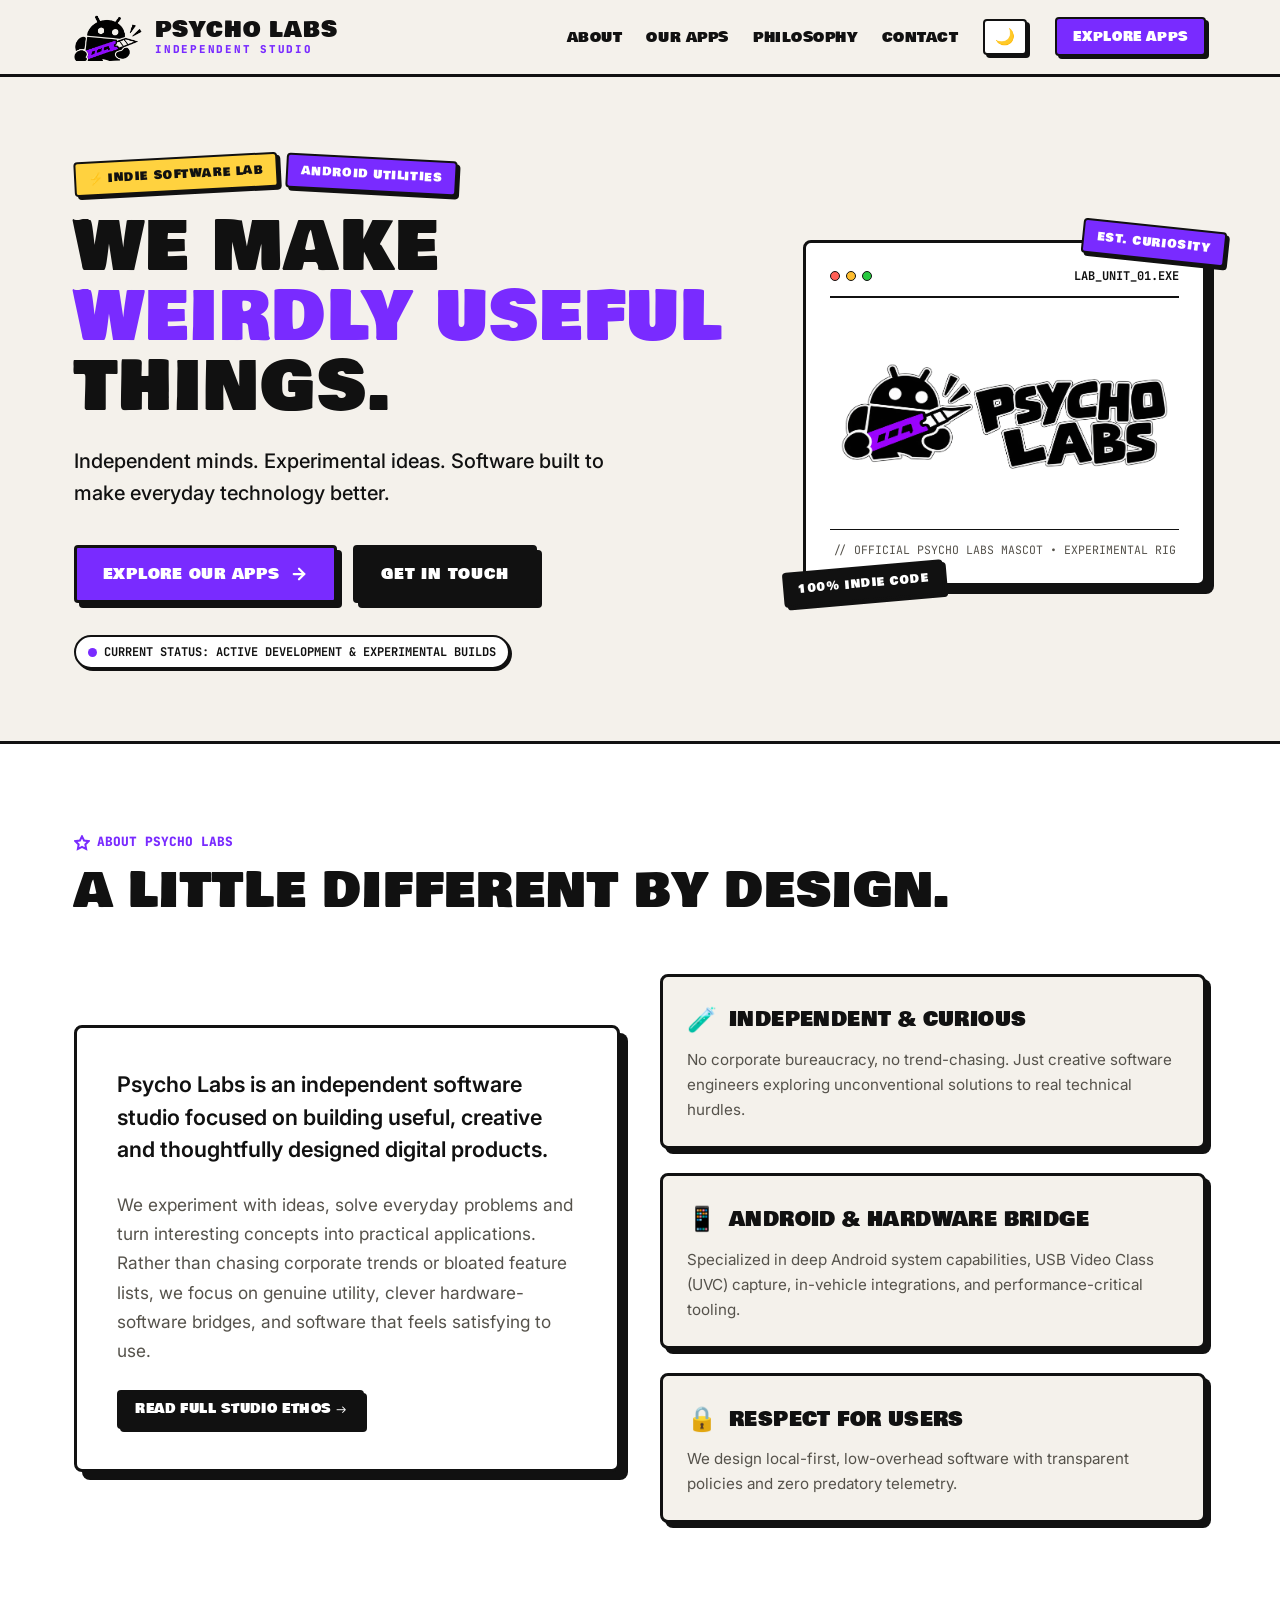
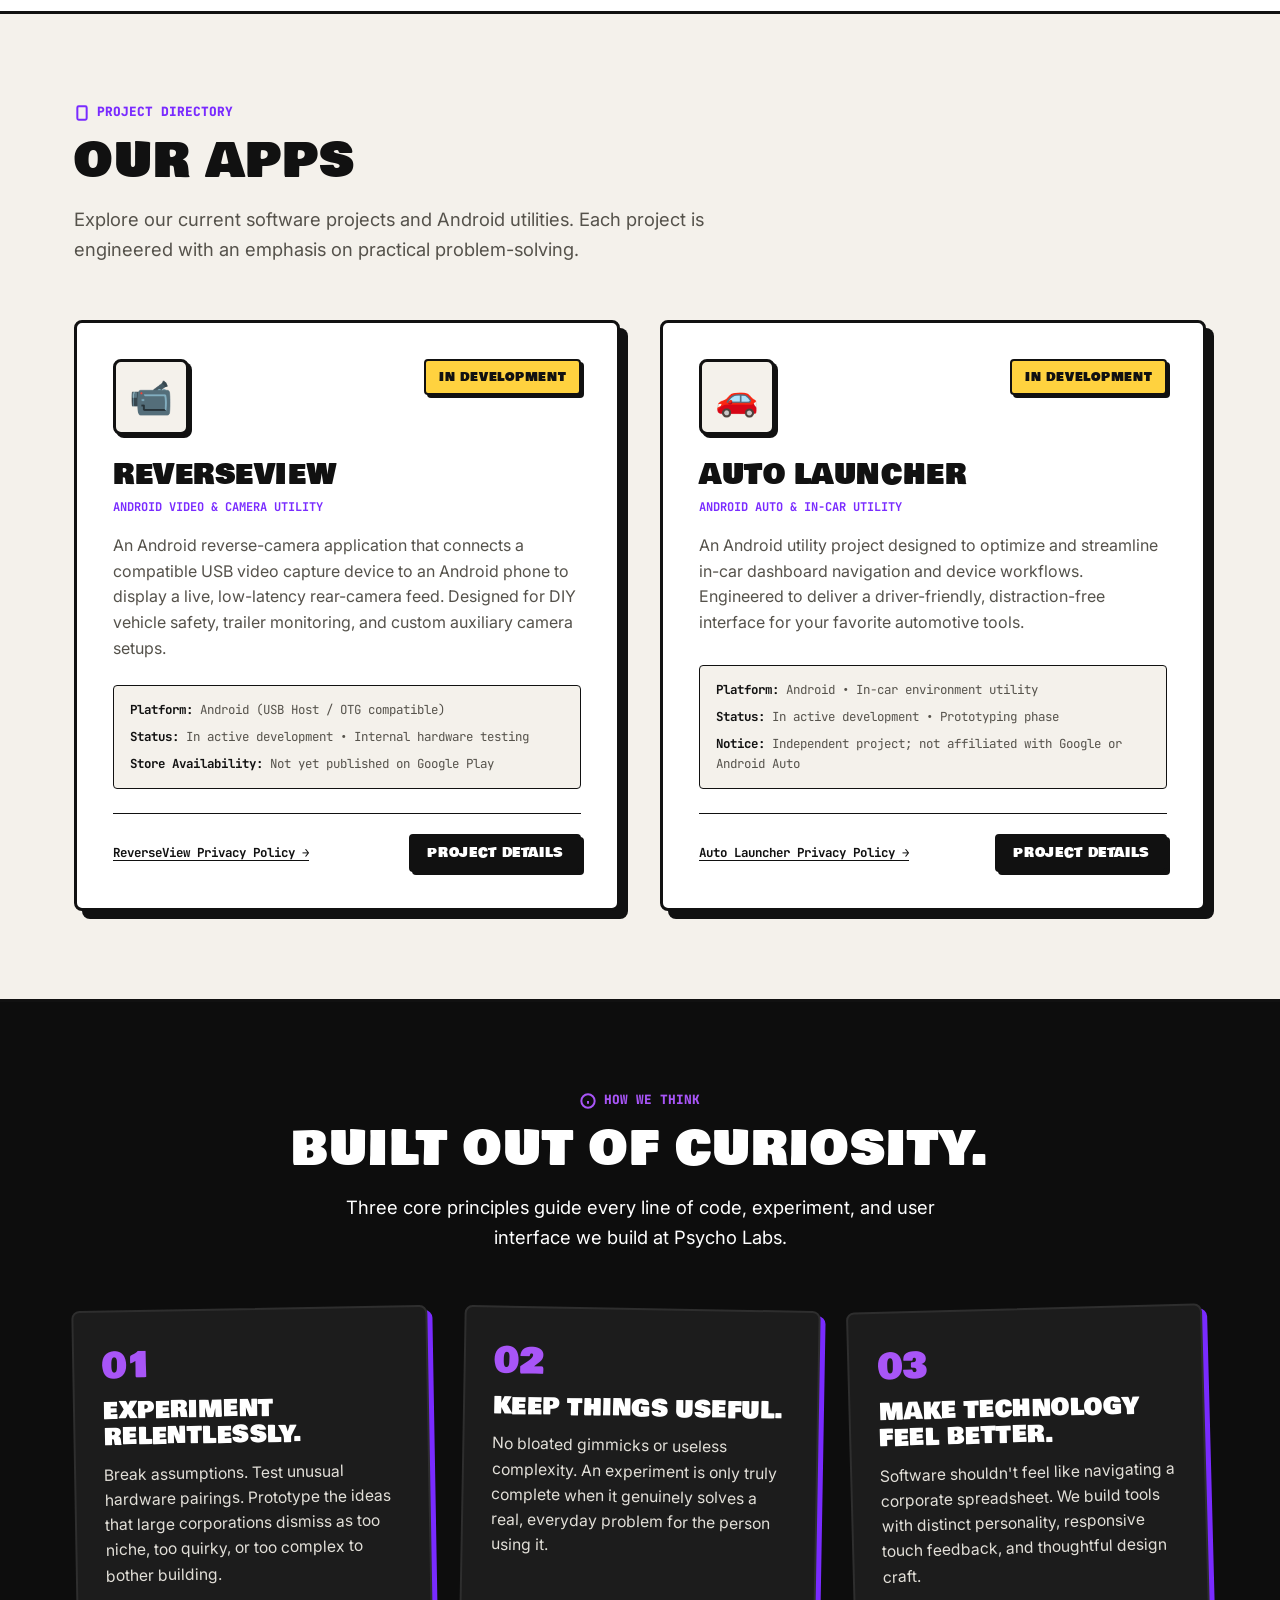
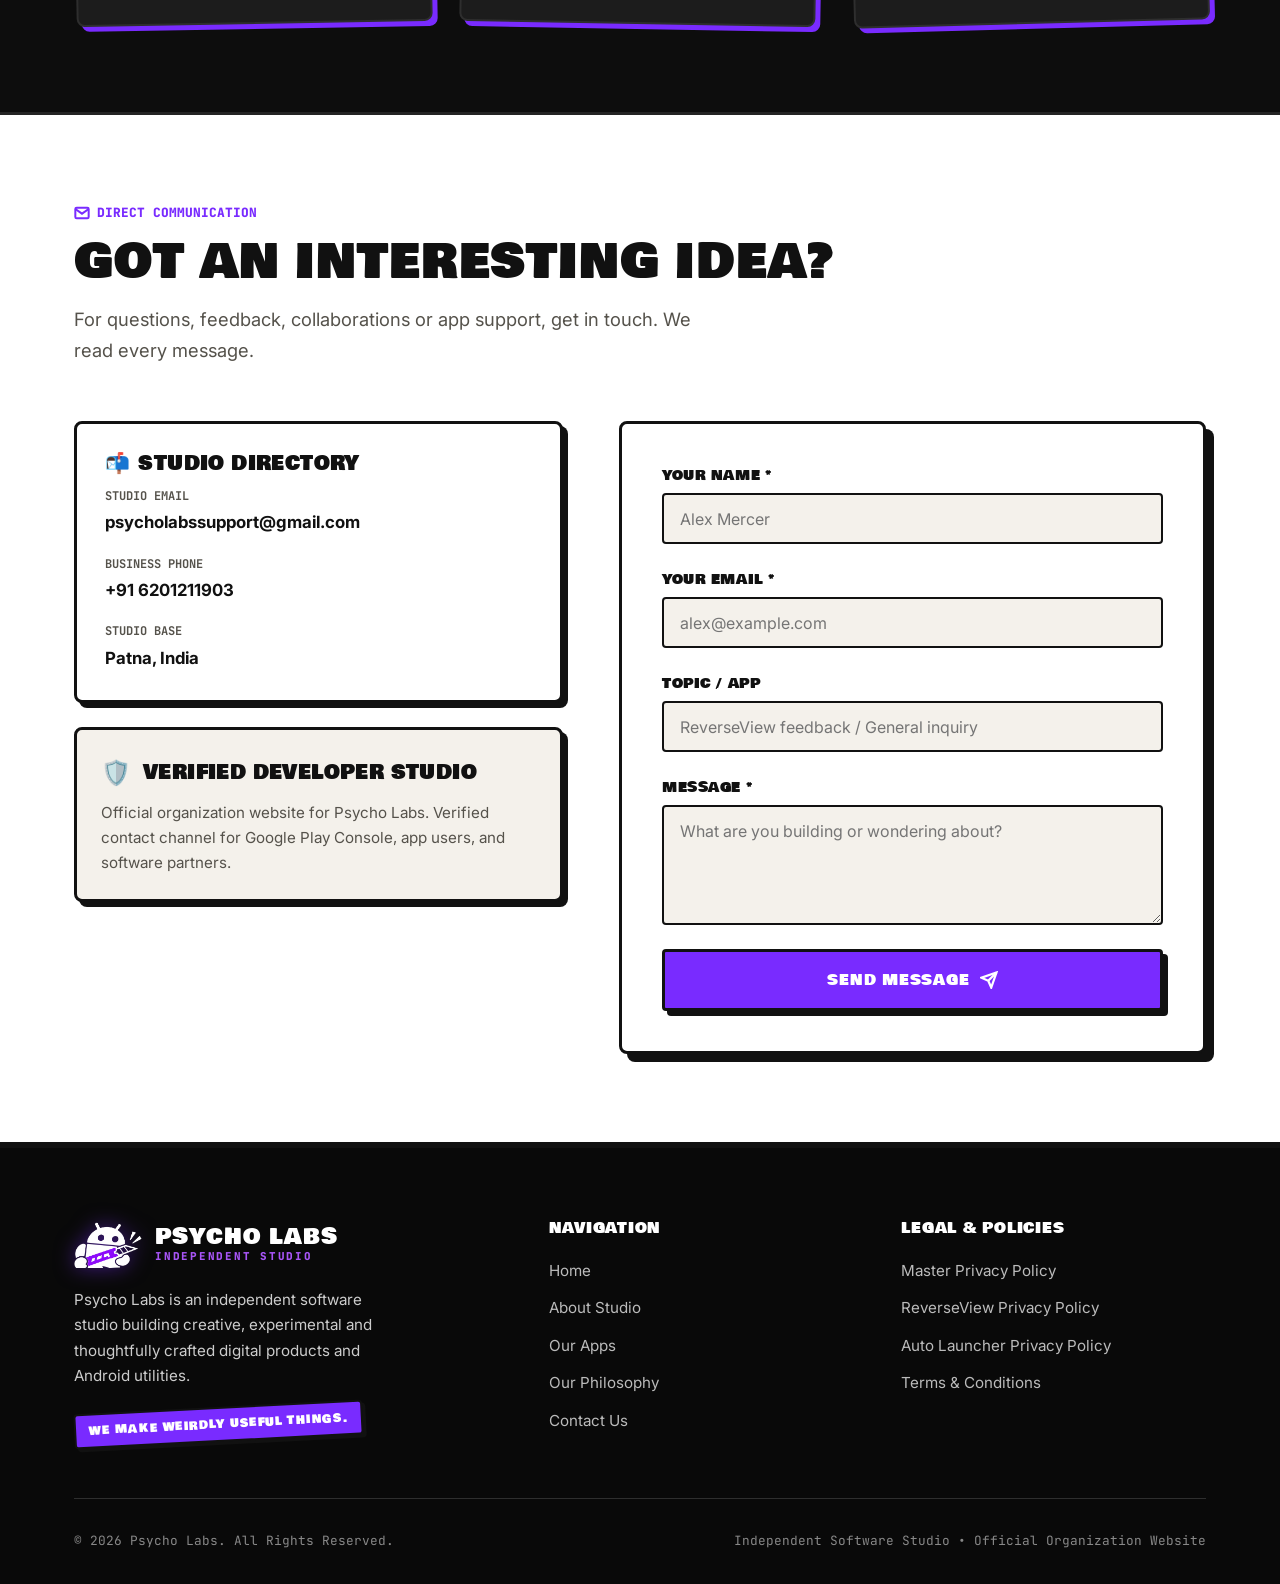
==== index.html @ fb7914ca "Initial Psycho Labs website" ====
<!DOCTYPE html>
<html lang="en">
<head>
  <meta charset="UTF-8">
  <meta name="viewport" content="width=device-width, initial-scale=1.0">
  <title>Psycho Labs — Independent Software &amp; Android App Studio</title>
  <meta name="description" content="Psycho Labs is an independent software studio building useful, creative and experimental digital products and Android utilities.">
  <meta name="keywords" content="Psycho Labs, independent software studio, Android apps, ReverseView, Auto Launcher, mobile software, utilities">
  <meta name="author" content="Psycho Labs">

  <!-- Open Graph / Meta for Social & Google Verification -->
  <meta property="og:type" content="website">
  <meta property="og:title" content="Psycho Labs — We Make Weirdly Useful Things">
  <meta property="og:description" content="Independent software and Android app development studio. Experimental ideas, practical applications.">
  <meta property="og:image" content="assets/images/header-mascot.png">

  <!-- Google Search Console Verification Placeholder -->
  <meta name="google-site-verification" content="[INSERT_GOOGLE_SEARCH_CONSOLE_VERIFICATION_TOKEN]">

  <!-- Favicons -->
  <link rel="icon" type="image/png" sizes="32x32" href="assets/icons/favicon-32.png">
  <link rel="icon" type="image/png" sizes="64x64" href="assets/icons/favicon.png">
  <link rel="apple-touch-icon" sizes="192x192" href="assets/icons/favicon-192.png">

  <!-- Fonts: Bowlby One SC (Matches Logo), Inter, JetBrains Mono, Space Grotesk -->
  <link rel="preconnect" href="https://fonts.googleapis.com">
  <link rel="preconnect" href="https://fonts.gstatic.com" crossorigin>
  <link href="https://fonts.googleapis.com/css2?family=Bowlby+One+SC&family=Inter:wght@400;500;600;700&family=JetBrains+Mono:wght@500;700;800&family=Space+Grotesk:wght@600;700;800&display=swap" rel="stylesheet">

  <!-- Inline Theme Init (Prevents Flash of Wrong Theme) -->
  <script>
    (function() {
      try {
        var saved = localStorage.getItem('psycho_theme');
        var prefersDark = window.matchMedia && window.matchMedia('(prefers-color-scheme: dark)').matches;
        var theme = saved || (prefersDark ? 'dark' : 'light');
        document.documentElement.setAttribute('data-theme', theme);
      } catch (e) {}
    })();
  </script>

  <!-- Stylesheet -->
  <link rel="stylesheet" href="assets/css/styles.css">
</head>
<body>

  <!-- ======================================================================
       SITE HEADER / NAVIGATION
       Header logo uses pure mascot only (no text under it)
       ====================================================================== -->
  <header class="site-header">
    <div class="header-inner">
      <a href="index.html" class="brand-link" aria-label="Psycho Labs Home">
        <img src="assets/images/header-mascot.png" alt="Psycho Labs Mascot" class="header-logo theme-mascot-img">
        <div class="brand-text-block">
          <span class="brand-title">PSYCHO LABS</span>
          <span class="brand-subtitle" data-config="headerTagline">SOFTWARE STUDIO</span>
        </div>
      </a>

      <!-- Desktop Nav -->
      <nav class="nav-links" aria-label="Main Navigation">
        <a href="about.html" class="nav-link">About</a>
        <a href="apps.html" class="nav-link">Our Apps</a>
        <a href="#philosophy" class="nav-link">Philosophy</a>
        <a href="contact.html" class="nav-link">Contact</a>
        <button class="theme-toggle-btn" aria-label="Toggle Dark/Light Mode" title="Toggle Theme">
          <span class="theme-icon-moon" aria-hidden="true">🌙</span>
          <span class="theme-icon-sun" aria-hidden="true" style="display:none;">☀️</span>
        </button>
        <a href="apps.html" class="btn btn-sm btn-primary nav-cta">Explore Apps</a>
      </nav>

      <!-- Mobile Toggle Button -->
      <button class="mobile-nav-toggle" aria-label="Toggle Navigation Menu" aria-expanded="false">
        <span class="hamburger-box">
          <span class="hamburger-line"></span>
          <span class="hamburger-line"></span>
          <span class="hamburger-line"></span>
        </span>
      </button>
    </div>
  </header>

  <!-- Mobile Navigation Drawer -->
  <div class="mobile-drawer" aria-label="Mobile Navigation Drawer">
    <ul class="mobile-nav-list">
      <li class="mobile-nav-item"><a href="index.html">Home</a></li>
      <li class="mobile-nav-item"><a href="about.html">About Studio</a></li>
      <li class="mobile-nav-item"><a href="apps.html">Our Apps</a></li>
      <li class="mobile-nav-item"><a href="#philosophy">Our Philosophy</a></li>
      <li class="mobile-nav-item"><a href="contact.html">Contact Us</a></li>
      <li class="mobile-nav-item"><a href="privacy.html">Privacy Policy</a></li>
      <li class="mobile-nav-item"><a href="terms.html">Terms &amp; Conditions</a></li>
      <li class="mobile-theme-row">
        <span>Theme Mode</span>
        <button class="theme-toggle-btn" aria-label="Toggle Dark/Light Mode">
          <span class="theme-icon-moon" aria-hidden="true">🌙 <span class="theme-toggle-label">Dark</span></span>
          <span class="theme-icon-sun" aria-hidden="true" style="display:none;">☀️ <span class="theme-toggle-label">Light</span></span>
        </button>
      </li>
    </ul>
  </div>

  <main id="main-content">

    <!-- ======================================================================
         HERO SECTION
         ====================================================================== -->
    <section class="hero-section" id="hero">
      <div class="container hero-grid">
        
        <!-- Left Hero Copy -->
        <div class="hero-content">
          <div class="hero-pill-badge">
            <span class="sticker yellow tilt-left">⚡ INDIE SOFTWARE LAB</span>
            <span class="sticker purple tilt-right">ANDROID UTILITIES</span>
          </div>

          <h1 class="hero-headline">
            WE MAKE <span class="highlight-purple">WEIRDLY USEFUL</span> THINGS.
          </h1>

          <p class="hero-supporting-text">
            Independent minds. Experimental ideas. Software built to make everyday technology better.
          </p>

          <div class="hero-cta-group">
            <a href="apps.html" class="btn btn-primary">
              <span>EXPLORE OUR APPS</span>
              <svg width="18" height="18" viewBox="0 0 24 24" fill="none" stroke="currentColor" stroke-width="3" stroke-linecap="round" stroke-linejoin="round"><line x1="5" y1="12" x2="19" y2="12"></line><polyline points="12 5 19 12 12 19"></polyline></svg>
            </a>
            <a href="contact.html" class="btn btn-secondary">
              <span>GET IN TOUCH</span>
            </a>
          </div>

          <div class="sticker-status">
            <span class="status-dot"></span>
            <span>CURRENT STATUS: ACTIVE DEVELOPMENT &amp; EXPERIMENTAL BUILDS</span>
          </div>
        </div>

        <!-- Right Hero Visual: Authentic Mascot Artwork Frame -->
        <div class="hero-visual-box">
          <div class="floating-badge floating-badge-1">
            <span class="sticker purple">EST. CURIOSITY</span>
          </div>
          <div class="floating-badge floating-badge-2">
            <span class="sticker black">100% INDIE CODE</span>
          </div>

          <div class="mascot-frame">
            <div class="mascot-frame-header">
              <div class="frame-dots">
                <span class="f-dot"></span>
                <span class="f-dot"></span>
                <span class="f-dot"></span>
              </div>
              <span>LAB_UNIT_01.EXE</span>
            </div>

            <div class="mascot-image-center">
              <img src="assets/images/mascot-hero.png" alt="Psycho Labs Robot Mascot" class="mascot-hero-img">
            </div>

            <div class="mascot-frame-caption">
              // OFFICIAL PSYCHO LABS MASCOT &bull; EXPERIMENTAL RIG
            </div>
          </div>
        </div>

      </div>
    </section>

    <!-- ======================================================================
         ABOUT SECTION
         ====================================================================== -->
    <section class="section section-alt" id="about">
      <div class="container">
        
        <div class="section-header">
          <span class="section-eyebrow">
            <svg width="16" height="16" viewBox="0 0 24 24" fill="none" stroke="currentColor" stroke-width="3"><polygon points="12 2 15.09 8.26 22 9.27 17 14.14 18.18 21.02 12 17.77 5.82 21.02 7 14.14 2 9.27 8.91 8.26 12 2"></polygon></svg>
            ABOUT PSYCHO LABS
          </span>
          <h2 class="section-title">A LITTLE DIFFERENT BY DESIGN.</h2>
        </div>

        <div class="about-box-grid">
          
          <div class="about-manifesto-card">
            <p class="manifesto-lead">
              Psycho Labs is an independent software studio focused on building useful, creative and thoughtfully designed digital products.
            </p>
            <p class="manifesto-body">
              We experiment with ideas, solve everyday problems and turn interesting concepts into practical applications. Rather than chasing corporate trends or bloated feature lists, we focus on genuine utility, clever hardware-software bridges, and software that feels satisfying to use.
            </p>
            <a href="about.html" class="btn btn-sm btn-secondary">Read Full Studio Ethos &rarr;</a>
          </div>

          <div class="about-visual-manifesto">
            
            <div class="sticker-feature-card">
              <div class="feature-card-header">
                <span class="feature-icon">🧪</span>
                <h3 class="feature-title">Independent &amp; Curious</h3>
              </div>
              <p class="feature-text">
                No corporate bureaucracy, no trend-chasing. Just creative software engineers exploring unconventional solutions to real technical hurdles.
              </p>
            </div>

            <div class="sticker-feature-card">
              <div class="feature-card-header">
                <span class="feature-icon">📱</span>
                <h3 class="feature-title">Android &amp; Hardware Bridge</h3>
              </div>
              <p class="feature-text">
                Specialized in deep Android system capabilities, USB Video Class (UVC) capture, in-vehicle integrations, and performance-critical tooling.
              </p>
            </div>

            <div class="sticker-feature-card">
              <div class="feature-card-header">
                <span class="feature-icon">🔒</span>
                <h3 class="feature-title">Respect For Users</h3>
              </div>
              <p class="feature-text">
                We design local-first, low-overhead software with transparent policies and zero predatory telemetry.
              </p>
            </div>

          </div>

        </div>

      </div>
    </section>

    <!-- ======================================================================
         OUR APPS SECTION
         ====================================================================== -->
    <section class="section" id="apps">
      <div class="container">
        
        <div class="section-header">
          <span class="section-eyebrow">
            <svg width="16" height="16" viewBox="0 0 24 24" fill="none" stroke="currentColor" stroke-width="3"><rect x="5" y="2" width="14" height="20" rx="2" ry="2"></rect><line x1="12" y1="18" x2="12.01" y2="18"></line></svg>
            PROJECT DIRECTORY
          </span>
          <h2 class="section-title">OUR APPS</h2>
          <p class="section-desc">
            Explore our current software projects and Android utilities. Each project is engineered with an emphasis on practical problem-solving.
          </p>
        </div>

        <div class="apps-grid">
          
          <!-- App 1: ReverseView -->
          <article class="app-card" id="reverseview">
            <div class="app-card-top">
              <div class="app-illustration-placeholder" aria-hidden="true">
                📹
              </div>
              <span class="sticker yellow">IN DEVELOPMENT</span>
            </div>

            <h3 class="app-card-title">ReverseView</h3>
            <span class="app-category-tag">Android Video &amp; Camera Utility</span>

            <p class="app-card-desc">
              An Android reverse-camera application that connects a compatible USB video capture device to an Android phone to display a live, low-latency rear-camera feed. Designed for DIY vehicle safety, trailer monitoring, and custom auxiliary camera setups.
            </p>

            <div class="app-meta-specs">
              <div class="spec-line"><strong>Platform:</strong> Android (USB Host / OTG compatible)</div>
              <div class="spec-line"><strong>Status:</strong> In active development &bull; Internal hardware testing</div>
              <div class="spec-line"><strong>Store Availability:</strong> Not yet published on Google Play</div>
            </div>

            <div class="app-card-footer">
              <a href="privacy-reverseview.html" class="policy-link">ReverseView Privacy Policy &rarr;</a>
              <a href="apps.html#reverseview" class="btn btn-sm btn-secondary">Project Details</a>
            </div>
          </article>

          <!-- App 2: Auto Launcher -->
          <article class="app-card" id="autolauncher">
            <div class="app-card-top">
              <div class="app-illustration-placeholder" aria-hidden="true">
                🚗
              </div>
              <span class="sticker yellow">IN DEVELOPMENT</span>
            </div>

            <h3 class="app-card-title">Auto Launcher</h3>
            <span class="app-category-tag">Android Auto &amp; In-Car Utility</span>

            <p class="app-card-desc">
              An Android utility project designed to optimize and streamline in-car dashboard navigation and device workflows. Engineered to deliver a driver-friendly, distraction-free interface for your favorite automotive tools.
            </p>

            <div class="app-meta-specs">
              <div class="spec-line"><strong>Platform:</strong> Android &bull; In-car environment utility</div>
              <div class="spec-line"><strong>Status:</strong> In active development &bull; Prototyping phase</div>
              <div class="spec-line"><strong>Notice:</strong> Independent project; not affiliated with Google or Android Auto</div>
            </div>

            <div class="app-card-footer">
              <a href="privacy-autolauncher.html" class="policy-link">Auto Launcher Privacy Policy &rarr;</a>
              <a href="apps.html#autolauncher" class="btn btn-sm btn-secondary">Project Details</a>
            </div>
          </article>

        </div>

      </div>
    </section>

    <!-- ======================================================================
         PHILOSOPHY SECTION (#222222 card background)
         ====================================================================== -->
    <section class="section section-dark" id="philosophy">
      <div class="container">
        
        <div class="section-header text-center">
          <span class="section-eyebrow">
            <svg width="16" height="16" viewBox="0 0 24 24" fill="none" stroke="currentColor" stroke-width="3"><circle cx="12" cy="12" r="10"></circle><path d="M12 16v-4"></path><path d="M12 8h.01"></path></svg>
            HOW WE THINK
          </span>
          <h2 class="section-title">BUILT OUT OF CURIOSITY.</h2>
          <p class="section-desc">
            Three core principles guide every line of code, experiment, and user interface we build at Psycho Labs.
          </p>
        </div>

        <div class="philosophy-grid">
          
          <div class="philosophy-card">
            <div class="philo-number">01</div>
            <h3 class="philo-title">EXPERIMENT RELENTLESSLY.</h3>
            <p class="philo-desc">
              Break assumptions. Test unusual hardware pairings. Prototype the ideas that large corporations dismiss as too niche, too quirky, or too complex to bother building.
            </p>
          </div>

          <div class="philosophy-card">
            <div class="philo-number">02</div>
            <h3 class="philo-title">KEEP THINGS USEFUL.</h3>
            <p class="philo-desc">
              No bloated gimmicks or useless complexity. An experiment is only truly complete when it genuinely solves a real, everyday problem for the person using it.
            </p>
          </div>

          <div class="philosophy-card">
            <div class="philo-number">03</div>
            <h3 class="philo-title">MAKE TECHNOLOGY FEEL BETTER.</h3>
            <p class="philo-desc">
              Software shouldn't feel like navigating a corporate spreadsheet. We build tools with distinct personality, responsive touch feedback, and thoughtful design craft.
            </p>
          </div>

        </div>

      </div>
    </section>

    <!-- ======================================================================
         CONTACT SECTION (Single unified email address)
         ====================================================================== -->
    <section class="section section-alt" id="contact">
      <div class="container">
        
        <div class="section-header">
          <span class="section-eyebrow">
            <svg width="16" height="16" viewBox="0 0 24 24" fill="none" stroke="currentColor" stroke-width="3"><path d="M4 4h16c1.1 0 2 .9 2 2v12c0 1.1-.9 2-2 2H4c-1.1 0-2-.9-2-2V6c0-1.1.9-2 2-2z"></path><polyline points="22,6 12,13 2,6"></polyline></svg>
            DIRECT COMMUNICATION
          </span>
          <h2 class="section-title">GOT AN INTERESTING IDEA?</h2>
          <p class="section-desc">
            For questions, feedback, collaborations or app support, get in touch. We read every message.
          </p>
        </div>

        <div class="contact-grid">
          
          <div class="contact-info-panel">
            
            <div class="contact-info-card">
              <h3 class="contact-info-title">
                <span>📬</span> Studio Directory
              </h3>
              
              <!-- Single unified email address per user request -->
              <div class="contact-item">
                <span class="contact-label">Studio Email</span>
                <span class="contact-value">
                  <a href="mailto:[INSERT_YOUR_EMAIL, e.g., hello@psycholabs.dev]" data-config="email">[INSERT_YOUR_EMAIL, e.g., hello@psycholabs.dev]</a>
                </span>
              </div>

              <div class="contact-item">
                <span class="contact-label">Business Phone</span>
                <span class="contact-value" data-config="businessPhone">[Optional Business Phone]</span>
              </div>

              <div class="contact-item">
                <span class="contact-label">Studio Base</span>
                <span class="contact-value" data-config="businessLocation">[City, Country]</span>
              </div>
            </div>

            <div class="sticker-feature-card">
              <div class="feature-card-header">
                <span class="feature-icon">🛡️</span>
                <h4 class="feature-title">Verified Developer Studio</h4>
              </div>
              <p class="feature-text">
                Official organization website for Psycho Labs. Verified contact channel for Google Play Console, app users, and software partners.
              </p>
            </div>

          </div>

          <!-- Contact Form -->
          <div class="contact-form-card">
            <form class="contact-form-element" action="#" method="POST">
              
              <div class="form-group">
                <label for="c-name" class="form-label">Your Name *</label>
                <input type="text" id="c-name" name="name" required placeholder="Alex Mercer" class="form-input">
              </div>

              <div class="form-group">
                <label for="c-email" class="form-label">Your Email *</label>
                <input type="email" id="c-email" name="email" required placeholder="alex@example.com" class="form-input">
              </div>

              <div class="form-group">
                <label for="c-subject" class="form-label">Topic / App</label>
                <input type="text" id="c-subject" name="subject" placeholder="ReverseView feedback / General inquiry" class="form-input">
              </div>

              <div class="form-group">
                <label for="c-message" class="form-label">Message *</label>
                <textarea id="c-message" name="message" rows="4" required placeholder="What are you building or wondering about?" class="form-textarea"></textarea>
              </div>

              <button type="submit" class="btn btn-primary form-submit-btn">
                <span>SEND MESSAGE</span>
                <svg width="18" height="18" viewBox="0 0 24 24" fill="none" stroke="currentColor" stroke-width="3"><line x1="22" y1="2" x2="11" y2="13"></line><polygon points="22 2 15 22 11 13 2 9 22 2"></polygon></svg>
              </button>
            </form>

            <div class="form-feedback-message"></div>
          </div>

        </div>

      </div>
    </section>

  </main>

  <!-- ======================================================================
       SITE FOOTER
       ====================================================================== -->
  <footer class="site-footer">
    <div class="container">
      
      <div class="footer-top">
        
        <div class="footer-brand-col">
          <a href="index.html" class="brand-link">
            <img src="assets/images/header-mascot-dark.png" alt="Psycho Labs Mascot" class="footer-logo">
            <div class="brand-text-block">
              <span class="brand-title" style="color: #FFFFFF;">PSYCHO LABS</span>
              <span class="brand-subtitle" style="color: var(--c-violet);" data-config="headerTagline">SOFTWARE STUDIO</span>
            </div>
          </a>
          <p class="footer-bio">
            Psycho Labs is an independent software studio building creative, experimental and thoughtfully crafted digital products and Android utilities.
          </p>
          <div class="sticker purple tilt-left" style="width: max-content;">
            WE MAKE WEIRDLY USEFUL THINGS.
          </div>
        </div>

        <div class="footer-col">
          <h4 class="footer-heading">Navigation</h4>
          <ul class="footer-links">
            <li><a href="index.html">Home</a></li>
            <li><a href="about.html">About Studio</a></li>
            <li><a href="apps.html">Our Apps</a></li>
            <li><a href="#philosophy">Our Philosophy</a></li>
            <li><a href="contact.html">Contact Us</a></li>
          </ul>
        </div>

        <div class="footer-col">
          <h4 class="footer-heading">Legal &amp; Policies</h4>
          <ul class="footer-links">
            <li><a href="privacy.html">Master Privacy Policy</a></li>
            <li><a href="privacy-reverseview.html">ReverseView Privacy Policy</a></li>
            <li><a href="privacy-autolauncher.html">Auto Launcher Privacy Policy</a></li>
            <li><a href="terms.html">Terms &amp; Conditions</a></li>
          </ul>
        </div>

      </div>

      <div class="footer-bottom">
        <div>
          &copy; <span class="current-year">2026</span> <span data-config="studioName">Psycho Labs</span>. All Rights Reserved.
        </div>
        <div>
          Independent Software Studio &bull; Official Organization Website
        </div>
      </div>

    </div>
  </footer>

  <!-- Scripts -->
  <script src="assets/js/config.js"></script>
  <script src="assets/js/script.js"></script>
</body>
</html>
---- assets/css/styles.css ----
/* ==========================================================================
   PSYCHO LABS — OFFICIAL STYLESHEET
   Independent Software & Android App Studio
   Aesthetic: Underground Creative Studio / Neo-Brutalist Sticker Zine
   Typography: 'Bowlby One SC' (Headlines, Buttons, Badges) & 'Inter' (Body)
   Palette: Deep Black (#111111), Warm Off-White (#F4F1EB),
            Electric Purple (#792BFF), Bright Violet (#A855F7), White (#FFFFFF)
   Features: Light & Dark Theme Support with LocalStorage persistence
   ========================================================================== */

/* --------------------------------------------------------------------------
   1. CSS CUSTOM PROPERTIES (DESIGN TOKENS)
   -------------------------------------------------------------------------- */
:root {
  /* Brand Constants */
  --c-black: #111111;
  --c-offwhite: #F4F1EB;
  --c-purple: #792BFF;
  --c-violet: #A855F7;
  --c-white: #FFFFFF;
  --c-warning: #FFD23F;
  --c-danger: #FF3B30;
  --c-success: #00C853;

  /* Typography */
  --font-display: 'Bowlby One SC', 'Space Grotesk', cursive, sans-serif;
  --font-body: 'Inter', -apple-system, BlinkMacSystemFont, sans-serif;
  --font-mono: 'JetBrains Mono', 'Courier New', monospace;

  /* Radius & Transitions */
  --radius-sharp: 0px;
  --radius-sm: 4px;
  --radius-md: 8px;
  --radius-lg: 14px;
  --radius-pill: 9999px;
  --transition-snappy: 0.15s cubic-bezier(0.2, 0.8, 0.4, 1);
  --transition-theme: background-color 0.25s ease, color 0.25s ease, border-color 0.25s ease, box-shadow 0.25s ease;

  /* ---------------- LIGHT THEME VARIABLES (Default) ---------------- */
  --theme-bg-canvas: #F4F1EB;
  --theme-bg-card: #FFFFFF;
  --theme-bg-card-alt: #F4F1EB;
  --theme-text-primary: #111111;
  --theme-text-muted: #55524B;
  --theme-border: #111111;
  --theme-shadow: #111111;
  --theme-dot-grid: rgba(17, 17, 17, 0.08);
  --theme-input-bg: #F4F1EB;
  --theme-notice-bg: #FFF8E1;
  --theme-notice-border: #FFA000;
  --theme-notice-text: #5D4037;
  --theme-notice-highlight: #FFECB3;

  /* Dynamic Borders & Shadows */
  --border-thick: 3px solid var(--theme-border);
  --border-med: 2px solid var(--theme-border);
  --border-thin: 1.5px solid var(--theme-border);

  --shadow-hard-sm: 3px 3px 0px var(--theme-shadow);
  --shadow-hard: 5px 5px 0px var(--theme-shadow);
  --shadow-hard-lg: 8px 8px 0px var(--theme-shadow);
  --shadow-purple: 5px 5px 0px var(--c-purple);
  --shadow-purple-lg: 8px 8px 0px var(--c-purple);
}

/* ---------------- DARK THEME VARIABLES ---------------- */
[data-theme="dark"] {
  --theme-bg-canvas: #111111;
  --theme-bg-card: #181818;
  --theme-bg-card-alt: #222222;
  --theme-text-primary: #F4F1EB;
  --theme-text-muted: #BDBAAF;
  --theme-border: #333333;
  --theme-shadow: #000000;
  --theme-dot-grid: rgba(244, 241, 235, 0.07);
  --theme-input-bg: #202020;
  --theme-notice-bg: #272010;
  --theme-notice-border: #d48b00;
  --theme-notice-text: #f7dba0;
  --theme-notice-highlight: #3b2f12;

  --border-thick: 3px solid var(--theme-border);
  --border-med: 2px solid var(--theme-border);
  --border-thin: 1.5px solid var(--theme-border);

  --shadow-hard-sm: 3px 3px 0px var(--theme-shadow);
  --shadow-hard: 5px 5px 0px var(--theme-shadow);
  --shadow-hard-lg: 8px 8px 0px var(--theme-shadow);
  --shadow-purple: 5px 5px 0px var(--c-purple);
  --shadow-purple-lg: 8px 8px 0px var(--c-purple);
}

/* --------------------------------------------------------------------------
   2. GLOBAL RESET & BASE STYLES
   -------------------------------------------------------------------------- */
*, *::before, *::after {
  box-sizing: border-box;
  margin: 0;
  padding: 0;
}

html {
  scroll-behavior: smooth;
  font-size: 16px;
  background-color: var(--theme-bg-canvas);
  color: var(--theme-text-primary);
}

body {
  font-family: var(--font-body);
  background-color: var(--theme-bg-canvas);
  color: var(--theme-text-primary);
  line-height: 1.6;
  min-height: 100vh;
  display: flex;
  flex-direction: column;
  overflow-x: hidden;
  -webkit-font-smoothing: antialiased;
  transition: var(--transition-theme);
}

/* Graph paper / dot grid texture */
body::before {
  content: '';
  position: fixed;
  top: 0;
  left: 0;
  width: 100%;
  height: 100%;
  background-image: 
    radial-gradient(circle, var(--theme-dot-grid) 1px, transparent 1px);
  background-size: 24px 24px;
  pointer-events: none;
  z-index: -1;
  transition: var(--transition-theme);
}

/* Custom Selection */
::selection {
  background-color: var(--c-purple);
  color: var(--c-white);
}

/* Focus States for Accessibility */
:focus-visible {
  outline: 3px dashed var(--c-purple);
  outline-offset: 3px;
}

/* Typography Hierarchy */
h1, h2, h3, h4, h5, h6 {
  font-family: var(--font-display);
  font-weight: 400; /* Bowlby One SC is natively extra-heavy display weight */
  line-height: 1.15;
  color: var(--theme-text-primary);
  letter-spacing: 0.02em;
}

p {
  color: var(--theme-text-primary);
  font-size: 1.05rem;
  line-height: 1.65;
}

a {
  color: var(--theme-text-primary);
  text-decoration: none;
  transition: color var(--transition-snappy);
}

img {
  max-width: 100%;
  height: auto;
  display: block;
}

/* Container */
.container {
  width: 100%;
  max-width: 1180px;
  margin: 0 auto;
  padding: 0 1.5rem;
}

.container-narrow {
  max-width: 860px;
}

/* --------------------------------------------------------------------------
   3. STICKERS, BADGES & DECORATIVE GRAPHICS
   -------------------------------------------------------------------------- */
.sticker {
  display: inline-flex;
  align-items: center;
  gap: 0.4rem;
  font-family: var(--font-display);
  font-size: 0.72rem;
  font-weight: 400;
  text-transform: uppercase;
  letter-spacing: 0.05em;
  padding: 0.4rem 0.8rem;
  background: var(--theme-bg-card);
  color: var(--theme-text-primary);
  border: var(--border-med);
  box-shadow: var(--shadow-hard-sm);
  border-radius: var(--radius-sm);
  user-select: none;
  white-space: nowrap;
  transition: var(--transition-theme);
}

.sticker.purple {
  background: var(--c-purple) !important;
  color: var(--c-white) !important;
  border-color: var(--theme-border) !important;
}

.sticker.yellow {
  background: var(--c-warning) !important;
  color: var(--c-black) !important;
  border-color: var(--theme-border) !important;
}

.sticker.black {
  background: var(--c-black) !important;
  color: var(--c-white) !important;
  border-color: var(--theme-border) !important;
}

[data-theme="dark"] .sticker.black {
  background: #252525 !important;
  color: #FFFFFF !important;
  border-color: #444444 !important;
}

.sticker.tilt-left {
  transform: rotate(-3deg);
}

.sticker.tilt-right {
  transform: rotate(3deg);
}

.sticker-status {
  display: inline-flex;
  align-items: center;
  gap: 0.45rem;
  font-family: var(--font-mono);
  font-size: 0.75rem;
  font-weight: 700;
  padding: 0.35rem 0.75rem;
  background: var(--theme-bg-card);
  color: var(--theme-text-primary);
  border: var(--border-med);
  box-shadow: 2px 2px 0 var(--theme-shadow);
  border-radius: var(--radius-pill);
  transition: var(--transition-theme);
}

.status-dot {
  width: 9px;
  height: 9px;
  border-radius: 50%;
  background: var(--c-purple);
  display: inline-block;
  animation: pulse-dot 2s infinite ease-in-out;
}

@keyframes pulse-dot {
  0% { transform: scale(0.9); opacity: 0.7; }
  50% { transform: scale(1.3); opacity: 1; }
  100% { transform: scale(0.9); opacity: 0.7; }
}

/* --------------------------------------------------------------------------
   4. BUTTONS & INTERACTIVE ELEMENTS
   -------------------------------------------------------------------------- */
.btn {
  display: inline-flex;
  align-items: center;
  justify-content: center;
  gap: 0.65rem;
  font-family: var(--font-display);
  font-weight: 400;
  font-size: 0.95rem;
  text-transform: uppercase;
  letter-spacing: 0.05em;
  padding: 0.85rem 1.6rem;
  border-radius: var(--radius-sm);
  cursor: pointer;
  border: var(--border-thick);
  background: var(--theme-bg-card);
  color: var(--theme-text-primary);
  box-shadow: var(--shadow-hard);
  transition: transform var(--transition-snappy), box-shadow var(--transition-snappy), background var(--transition-snappy);
  user-select: none;
}

.btn:hover {
  transform: translate(-2px, -2px);
  box-shadow: var(--shadow-hard-lg);
}

.btn:active {
  transform: translate(2px, 2px);
  box-shadow: 2px 2px 0 var(--theme-shadow);
}

.btn-primary {
  background: var(--c-purple) !important;
  color: var(--c-white) !important;
  border-color: var(--theme-border) !important;
}

.btn-primary:hover {
  background: #8b3eff !important;
}

.btn-secondary {
  background: var(--c-black);
  color: var(--c-white);
}

[data-theme="dark"] .btn-secondary {
  background: #2a2a2a;
  border-color: #444444;
  color: #FFFFFF;
}

.btn-secondary:hover {
  background: #242424;
}

[data-theme="dark"] .btn-secondary:hover {
  background: #363636;
}

.btn-sm {
  padding: 0.45rem 1rem;
  font-size: 0.8rem;
  border-width: 2px;
  box-shadow: var(--shadow-hard-sm);
}

/* Theme Toggle Button */
.theme-toggle-btn {
  background: var(--theme-bg-card);
  border: var(--border-med);
  box-shadow: var(--shadow-hard-sm);
  border-radius: var(--radius-sm);
  padding: 0.4rem 0.65rem;
  font-size: 1rem;
  cursor: pointer;
  display: inline-flex;
  align-items: center;
  justify-content: center;
  gap: 0.4rem;
  color: var(--theme-text-primary);
  transition: transform var(--transition-snappy), box-shadow var(--transition-snappy), background var(--transition-snappy);
  user-select: none;
}

.theme-toggle-btn:hover {
  transform: translate(-1px, -1px);
  box-shadow: 3px 3px 0px var(--c-purple);
}

.theme-toggle-btn:active {
  transform: translate(1px, 1px);
  box-shadow: 1px 1px 0px var(--theme-shadow);
}

.theme-toggle-label {
  font-family: var(--font-mono);
  font-size: 0.75rem;
  font-weight: 700;
  text-transform: uppercase;
}

/* --------------------------------------------------------------------------
   5. NAVIGATION BAR
   -------------------------------------------------------------------------- */
.site-header {
  position: sticky;
  top: 0;
  left: 0;
  width: 100%;
  background: var(--theme-bg-canvas);
  border-bottom: var(--border-thick);
  z-index: 1000;
  transition: var(--transition-theme);
}

.header-inner {
  display: flex;
  align-items: center;
  justify-content: space-between;
  padding: 0.8rem 1.5rem;
  max-width: 1180px;
  margin: 0 auto;
}

/* Brand Link: Mascot only, with purple subtitle underneath text */
.brand-link {
  display: flex;
  align-items: center;
  gap: 0.85rem;
  text-decoration: none;
}

.header-logo {
  height: 48px;
  width: auto;
  object-fit: contain;
  transition: transform var(--transition-snappy);
}

.brand-link:hover .header-logo {
  transform: rotate(-4deg) scale(1.08);
}

.brand-text-block {
  display: flex;
  flex-direction: column;
}

.brand-title {
  font-family: var(--font-display);
  font-size: 1.35rem;
  font-weight: 400;
  color: var(--theme-text-primary);
  letter-spacing: 0.04em;
  line-height: 1;
}

.brand-subtitle {
  font-family: var(--font-mono);
  font-size: 0.68rem;
  font-weight: 800;
  color: var(--c-purple);
  letter-spacing: 0.16em;
  text-transform: uppercase;
  margin-top: 3px;
  line-height: 1;
}

[data-theme="dark"] .brand-subtitle {
  color: var(--c-violet);
}

/* Desktop Navigation Links */
.nav-links {
  display: flex;
  align-items: center;
  gap: 1.5rem;
  list-style: none;
}

.nav-link {
  font-family: var(--font-display);
  font-weight: 400;
  font-size: 0.88rem;
  text-transform: uppercase;
  letter-spacing: 0.04em;
  color: var(--theme-text-primary);
  position: relative;
  padding: 0.3rem 0;
}

.nav-link::after {
  content: '';
  position: absolute;
  bottom: 0;
  left: 0;
  width: 0%;
  height: 3px;
  background: var(--c-purple);
  transition: width var(--transition-snappy);
}

.nav-link:hover::after,
.nav-link.active::after {
  width: 100%;
}

.nav-cta {
  margin-left: 0.25rem;
}

/* Mobile Menu Toggle */
.mobile-nav-toggle {
  display: none;
  background: transparent;
  border: var(--border-med);
  padding: 0.5rem;
  cursor: pointer;
  border-radius: var(--radius-sm);
  box-shadow: var(--shadow-hard-sm);
}

.hamburger-box {
  width: 24px;
  height: 18px;
  display: flex;
  flex-direction: column;
  justify-content: space-between;
}

.hamburger-line {
  display: block;
  width: 100%;
  height: 3px;
  background: var(--theme-text-primary);
  border-radius: 2px;
  transition: transform var(--transition-snappy), opacity var(--transition-snappy);
}

/* Mobile Drawer */
.mobile-drawer {
  display: none;
  position: fixed;
  top: 70px;
  left: 0;
  width: 100%;
  height: calc(100vh - 70px);
  background: var(--theme-bg-canvas);
  border-top: var(--border-thick);
  padding: 2rem 1.5rem;
  z-index: 999;
  overflow-y: auto;
  transition: var(--transition-theme);
}

.mobile-drawer.open {
  display: block;
}

.mobile-nav-list {
  list-style: none;
  display: flex;
  flex-direction: column;
  gap: 1.25rem;
}

.mobile-nav-item a {
  font-family: var(--font-display);
  font-size: 1.25rem;
  font-weight: 400;
  text-transform: uppercase;
  display: block;
  padding: 0.65rem 1rem;
  background: var(--theme-bg-card);
  border: var(--border-med);
  box-shadow: var(--shadow-hard-sm);
  border-radius: var(--radius-sm);
  color: var(--theme-text-primary);
}

.mobile-theme-row {
  display: flex;
  align-items: center;
  justify-content: space-between;
  padding: 0.75rem 1rem;
  background: var(--theme-bg-card);
  border: var(--border-med);
  box-shadow: var(--shadow-hard-sm);
  border-radius: var(--radius-sm);
  font-family: var(--font-display);
  font-size: 1.1rem;
  text-transform: uppercase;
}

/* --------------------------------------------------------------------------
   6. HERO SECTION
   -------------------------------------------------------------------------- */
.hero-section {
  padding: 5rem 0 4.5rem;
  border-bottom: var(--border-thick);
  background: var(--theme-bg-canvas);
  position: relative;
  transition: var(--transition-theme);
}

.hero-grid {
  display: grid;
  grid-template-columns: 1.25fr 0.75fr;
  gap: 3.5rem;
  align-items: center;
}

.hero-content {
  position: relative;
  z-index: 2;
}

.hero-pill-badge {
  display: inline-flex;
  align-items: center;
  gap: 0.5rem;
  margin-bottom: 1.25rem;
}

.hero-headline {
  font-size: clamp(2.6rem, 5.2vw, 4.2rem);
  font-weight: 400;
  line-height: 1.05;
  letter-spacing: 0.02em;
  text-transform: uppercase;
  margin-bottom: 1.5rem;
}

.hero-headline .highlight-purple {
  color: var(--c-purple);
  text-decoration: none;
}

[data-theme="dark"] .hero-headline .highlight-purple {
  color: var(--c-violet);
}

.hero-supporting-text {
  font-size: 1.25rem;
  line-height: 1.6;
  max-width: 580px;
  margin-bottom: 2.25rem;
  font-weight: 500;
  color: var(--theme-text-primary);
}

.hero-cta-group {
  display: flex;
  flex-wrap: wrap;
  gap: 1rem;
  margin-bottom: 2rem;
}

/* Hero Mascot / Visual Showcase */
.hero-visual-box {
  position: relative;
  display: flex;
  justify-content: center;
  align-items: center;
}

.mascot-frame {
  background: var(--theme-bg-card);
  border: var(--border-thick);
  box-shadow: var(--shadow-hard-lg);
  border-radius: var(--radius-md);
  padding: 1.5rem;
  position: relative;
  max-width: 440px;
  width: 100%;
  transition: var(--transition-theme);
}

.mascot-frame-header {
  display: flex;
  align-items: center;
  justify-content: space-between;
  border-bottom: var(--border-med);
  padding-bottom: 0.65rem;
  margin-bottom: 1rem;
  font-family: var(--font-mono);
  font-size: 0.75rem;
  font-weight: 700;
  color: var(--theme-text-primary);
}

.frame-dots {
  display: flex;
  gap: 6px;
}

.f-dot {
  width: 10px;
  height: 10px;
  border: 1.5px solid var(--theme-border);
  border-radius: 50%;
  background: var(--theme-bg-card);
}

.f-dot:nth-child(1) { background: #FF5F56; }
.f-dot:nth-child(2) { background: #FFBD2E; }
.f-dot:nth-child(3) { background: #27C93F; }

.mascot-image-center {
  display: flex;
  justify-content: center;
  padding: 1rem 0;
}

.mascot-hero-img {
  max-height: 260px;
  width: auto;
  object-fit: contain;
  transition: transform 0.3s ease;
}

.mascot-frame:hover .mascot-hero-img {
  transform: rotate(-2deg) scale(1.03);
}

.mascot-frame-caption {
  font-family: var(--font-mono);
  font-size: 0.72rem;
  text-align: center;
  color: var(--theme-text-muted);
  border-top: var(--border-thin);
  padding-top: 0.65rem;
  margin-top: 0.5rem;
}

/* Floating Sticker Badges */
.floating-badge {
  position: absolute;
  z-index: 3;
}

.floating-badge-1 {
  top: -15px;
  right: -20px;
  transform: rotate(6deg);
}

.floating-badge-2 {
  bottom: -15px;
  left: -20px;
  transform: rotate(-5deg);
}

/* --------------------------------------------------------------------------
   7. SECTION HEADERS
   -------------------------------------------------------------------------- */
.section {
  padding: 5.5rem 0;
  border-bottom: var(--border-thick);
  background: var(--theme-bg-canvas);
  transition: var(--transition-theme);
}

.section-alt {
  background: var(--theme-bg-card);
}

.section-dark {
  background: #0d0d0d !important;
  color: var(--c-white);
  border-color: #242424;
}

.section-dark h1,
.section-dark h2,
.section-dark h3,
.section-dark p {
  color: var(--c-white);
}

.section-header {
  margin-bottom: 3.5rem;
}

.section-header.text-center {
  text-align: center;
}

.section-eyebrow {
  display: inline-flex;
  align-items: center;
  gap: 0.45rem;
  font-family: var(--font-mono);
  font-size: 0.8rem;
  font-weight: 800;
  text-transform: uppercase;
  color: var(--c-purple);
  margin-bottom: 0.75rem;
}

[data-theme="dark"] .section-eyebrow,
.section-dark .section-eyebrow {
  color: var(--c-violet);
}

.section-title {
  font-size: clamp(2rem, 4vw, 3rem);
  font-weight: 400;
  text-transform: uppercase;
  letter-spacing: 0.02em;
  line-height: 1.1;
  color: var(--theme-text-primary);
}

.section-desc {
  font-size: 1.15rem;
  color: var(--theme-text-muted);
  max-width: 650px;
  margin-top: 1rem;
}

.section-header.text-center .section-desc {
  margin-left: auto;
  margin-right: auto;
}

/* --------------------------------------------------------------------------
   8. ABOUT SECTION (A LITTLE DIFFERENT BY DESIGN)
   -------------------------------------------------------------------------- */
.about-box-grid {
  display: grid;
  grid-template-columns: 1fr 1fr;
  gap: 2.5rem;
  align-items: center;
}

.about-manifesto-card {
  background: var(--theme-bg-card);
  border: var(--border-thick);
  box-shadow: var(--shadow-hard-lg);
  border-radius: var(--radius-md);
  padding: 2.5rem;
  position: relative;
  transition: var(--transition-theme);
}

.manifesto-lead {
  font-size: 1.35rem;
  font-weight: 600;
  line-height: 1.5;
  margin-bottom: 1.5rem;
  color: var(--theme-text-primary);
}

.manifesto-body {
  font-size: 1.08rem;
  line-height: 1.7;
  color: var(--theme-text-muted);
  margin-bottom: 1.5rem;
}

.about-visual-manifesto {
  display: flex;
  flex-direction: column;
  gap: 1.5rem;
}

.sticker-feature-card {
  background: var(--theme-bg-card-alt);
  border: var(--border-thick);
  box-shadow: var(--shadow-hard);
  border-radius: var(--radius-md);
  padding: 1.5rem;
  transition: transform var(--transition-snappy), var(--transition-theme);
}

.sticker-feature-card:hover {
  transform: translate(-3px, -3px);
  box-shadow: var(--shadow-hard-lg);
}

.feature-card-header {
  display: flex;
  align-items: center;
  gap: 0.75rem;
  margin-bottom: 0.5rem;
}

.feature-icon {
  font-size: 1.5rem;
}

.feature-title {
  font-size: 1.25rem;
  font-weight: 400;
  text-transform: uppercase;
  color: var(--theme-text-primary);
}

.feature-text {
  font-size: 0.95rem;
  color: var(--theme-text-muted);
}

/* --------------------------------------------------------------------------
   9. OUR APPS SECTION
   -------------------------------------------------------------------------- */
.apps-grid {
  display: grid;
  grid-template-columns: repeat(2, 1fr);
  gap: 2.5rem;
}

.app-card {
  background: var(--theme-bg-card);
  border: var(--border-thick);
  box-shadow: var(--shadow-hard-lg);
  border-radius: var(--radius-md);
  padding: 2.25rem;
  display: flex;
  flex-direction: column;
  transition: transform var(--transition-snappy), box-shadow var(--transition-snappy), var(--transition-theme);
  position: relative;
}

.app-card:hover {
  transform: translate(-3px, -3px);
  box-shadow: var(--shadow-purple-lg);
}

.app-card-top {
  display: flex;
  align-items: flex-start;
  justify-content: space-between;
  margin-bottom: 1.5rem;
}

.app-illustration-placeholder {
  width: 76px;
  height: 76px;
  background: var(--theme-bg-card-alt);
  border: var(--border-thick);
  border-radius: var(--radius-md);
  display: flex;
  align-items: center;
  justify-content: center;
  font-size: 2.2rem;
  box-shadow: var(--shadow-hard-sm);
  transition: var(--transition-theme);
}

.app-card-title {
  font-size: 1.75rem;
  font-weight: 400;
  text-transform: uppercase;
  margin-bottom: 0.4rem;
  color: var(--theme-text-primary);
}

.app-category-tag {
  font-family: var(--font-mono);
  font-size: 0.75rem;
  font-weight: 700;
  color: var(--c-purple);
  text-transform: uppercase;
  margin-bottom: 1rem;
}

[data-theme="dark"] .app-category-tag {
  color: var(--c-violet);
}

.app-card-desc {
  font-size: 1rem;
  line-height: 1.6;
  color: var(--theme-text-muted);
  margin-bottom: 1.5rem;
  flex-grow: 1;
}

.app-meta-specs {
  background: var(--theme-bg-card-alt);
  border: var(--border-thin);
  border-radius: var(--radius-sm);
  padding: 0.85rem 1rem;
  margin-bottom: 1.5rem;
  font-family: var(--font-mono);
  font-size: 0.78rem;
  display: flex;
  flex-direction: column;
  gap: 0.45rem;
  color: var(--theme-text-muted);
  transition: var(--transition-theme);
}

.spec-line strong {
  color: var(--theme-text-primary);
}

.app-card-footer {
  display: flex;
  align-items: center;
  justify-content: space-between;
  padding-top: 1.25rem;
  border-top: var(--border-thin);
}

.policy-link {
  font-family: var(--font-mono);
  font-size: 0.78rem;
  font-weight: 700;
  color: var(--theme-text-primary);
  text-decoration: underline;
  text-underline-offset: 3px;
}

.policy-link:hover {
  color: var(--c-purple);
}

/* --------------------------------------------------------------------------
   10. PHILOSOPHY SECTION (BUILT OUT OF CURIOSITY)
   -------------------------------------------------------------------------- */
.philosophy-grid {
  display: grid;
  grid-template-columns: repeat(3, 1fr);
  gap: 2rem;
}

.philosophy-card {
  background: #1c1c1c; /* Deep studio card background */
  color: var(--c-white);
  border: 2.5px solid #2e2e2e;
  box-shadow: 5px 5px 0px var(--c-purple);
  border-radius: var(--radius-md);
  padding: 2.25rem 1.75rem;
  display: flex;
  flex-direction: column;
  position: relative;
  transition: transform var(--transition-snappy), box-shadow var(--transition-snappy);
}

.philosophy-card:nth-child(1) { transform: rotate(-1deg); }
.philosophy-card:nth-child(2) { transform: rotate(1deg); }
.philosophy-card:nth-child(3) { transform: rotate(-1.5deg); }

.philosophy-card:hover {
  transform: translate(-3px, -3px) rotate(0deg) !important;
  box-shadow: 8px 8px 0px var(--c-purple);
}

.philo-number {
  font-family: var(--font-display);
  font-size: 2.2rem;
  font-weight: 400;
  color: var(--c-violet);
  line-height: 1;
  margin-bottom: 0.85rem;
}

.philo-title {
  color: var(--c-white) !important;
  font-size: 1.45rem;
  font-weight: 400;
  text-transform: uppercase;
  margin-bottom: 0.75rem;
  line-height: 1.15;
}

.philo-desc {
  color: #E2DFD8 !important;
  font-size: 0.98rem;
  line-height: 1.6;
}

/* --------------------------------------------------------------------------
   11. CONTACT SECTION
   -------------------------------------------------------------------------- */
.contact-grid {
  display: grid;
  grid-template-columns: 1fr 1.2fr;
  gap: 3.5rem;
  align-items: flex-start;
}

.contact-info-panel {
  display: flex;
  flex-direction: column;
  gap: 1.5rem;
}

.contact-info-card {
  background: var(--theme-bg-card);
  border: var(--border-thick);
  box-shadow: var(--shadow-hard);
  border-radius: var(--radius-md);
  padding: 1.75rem;
  transition: var(--transition-theme);
}

.contact-info-title {
  font-size: 1.25rem;
  font-weight: 400;
  text-transform: uppercase;
  margin-bottom: 0.75rem;
  display: flex;
  align-items: center;
  gap: 0.5rem;
  color: var(--theme-text-primary);
}

.contact-item {
  display: flex;
  flex-direction: column;
  margin-bottom: 1.15rem;
}

.contact-item:last-child {
  margin-bottom: 0;
}

.contact-label {
  font-family: var(--font-mono);
  font-size: 0.75rem;
  font-weight: 700;
  text-transform: uppercase;
  color: var(--theme-text-muted);
  margin-bottom: 0.2rem;
}

.contact-value {
  font-size: 1.05rem;
  font-weight: 700;
  word-break: break-all;
  color: var(--theme-text-primary);
}

.contact-value a:hover {
  color: var(--c-purple);
  text-decoration: underline;
}

/* Contact Form */
.contact-form-card {
  background: var(--theme-bg-card);
  border: var(--border-thick);
  box-shadow: var(--shadow-hard-lg);
  border-radius: var(--radius-md);
  padding: 2.5rem;
  transition: var(--transition-theme);
}

.form-group {
  margin-bottom: 1.5rem;
  display: flex;
  flex-direction: column;
  gap: 0.4rem;
}

.form-label {
  font-family: var(--font-display);
  font-size: 0.88rem;
  font-weight: 400;
  text-transform: uppercase;
  letter-spacing: 0.04em;
  color: var(--theme-text-primary);
}

.form-input,
.form-textarea {
  width: 100%;
  font-family: var(--font-body);
  font-size: 1rem;
  padding: 0.85rem 1rem;
  background: var(--theme-input-bg);
  border: var(--border-med);
  border-radius: var(--radius-sm);
  color: var(--theme-text-primary);
  transition: border-color var(--transition-snappy), background var(--transition-snappy), color var(--transition-snappy);
}

.form-input:focus,
.form-textarea:focus {
  outline: none;
  background: var(--theme-bg-card);
  border-color: var(--c-purple);
  box-shadow: 2px 2px 0 var(--c-purple);
}

.form-textarea {
  resize: vertical;
  min-height: 120px;
}

.form-submit-btn {
  width: 100%;
  padding: 1rem;
}

.form-feedback-message {
  display: none;
  background: #E8F5E9;
  border: var(--border-med);
  border-color: #2E7D32;
  border-radius: var(--radius-sm);
  padding: 1.25rem;
  margin-top: 1.25rem;
  font-family: var(--font-mono);
  font-size: 0.88rem;
  color: #1B5E20;
}

[data-theme="dark"] .form-feedback-message {
  background: #112915;
  border-color: #388E3C;
  color: #A5D6A7;
}

/* --------------------------------------------------------------------------
   12. POLICY & LEGAL DOCUMENT PAGES
   -------------------------------------------------------------------------- */
.policy-page-header {
  padding: 4rem 0 3rem;
  border-bottom: var(--border-thick);
  background: var(--theme-bg-card);
  transition: var(--transition-theme);
}

.policy-badge-row {
  display: flex;
  align-items: center;
  gap: 0.75rem;
  margin-bottom: 1rem;
  flex-wrap: wrap;
}

.policy-content-body {
  padding: 3.5rem 0 5rem;
}

.legal-card {
  background: var(--theme-bg-card);
  border: var(--border-thick);
  box-shadow: var(--shadow-hard-lg);
  border-radius: var(--radius-md);
  padding: 3rem;
  line-height: 1.7;
  color: var(--theme-text-primary);
  transition: var(--transition-theme);
}

.legal-card h2 {
  font-size: 1.5rem;
  text-transform: uppercase;
  margin: 2.25rem 0 0.85rem;
  padding-bottom: 0.4rem;
  border-bottom: var(--border-med);
  color: var(--theme-text-primary);
}

.legal-card h3 {
  font-size: 1.2rem;
  margin: 1.5rem 0 0.5rem;
  color: var(--theme-text-primary);
}

.legal-card p {
  margin-bottom: 1.25rem;
  font-size: 1.02rem;
  color: var(--theme-text-primary);
}

.legal-card ul, .legal-card ol {
  margin: 0 0 1.5rem 1.75rem;
}

.legal-card li {
  margin-bottom: 0.5rem;
  color: var(--theme-text-primary);
}

.placeholder-notice {
  background: var(--theme-notice-bg);
  border: 2px dashed var(--theme-notice-border);
  border-radius: var(--radius-sm);
  padding: 1rem 1.25rem;
  margin: 1.5rem 0;
  font-family: var(--font-mono);
  font-size: 0.85rem;
  color: var(--theme-notice-text);
  transition: var(--transition-theme);
}

.placeholder-highlight {
  background: var(--theme-notice-highlight);
  color: var(--theme-notice-text);
  padding: 0.15rem 0.35rem;
  border-radius: 2px;
  font-weight: 700;
  font-family: var(--font-mono);
  font-size: 0.9em;
}

/* --------------------------------------------------------------------------
   13. FOOTER
   -------------------------------------------------------------------------- */
.site-footer {
  background: #090909;
  color: var(--c-white);
  border-top: var(--border-thick);
  padding: 4.5rem 0 2rem;
  margin-top: auto;
}

.footer-top {
  display: grid;
  grid-template-columns: 1.4fr 1fr 1fr;
  gap: 3rem;
  padding-bottom: 3.5rem;
  border-bottom: 1.5px solid rgba(255, 255, 255, 0.15);
}

.footer-brand-col {
  display: flex;
  flex-direction: column;
  gap: 1.2rem;
}

.footer-logo {
  height: 48px;
  width: auto;
  filter: drop-shadow(0 0 10px rgba(121, 43, 255, 0.5));
}

.footer-bio {
  color: #CCC;
  font-size: 0.95rem;
  max-width: 320px;
}

.footer-heading {
  font-family: var(--font-display);
  font-size: 0.95rem;
  font-weight: 400;
  text-transform: uppercase;
  color: var(--c-white);
  margin-bottom: 1.25rem;
  letter-spacing: 0.05em;
}

.footer-links {
  list-style: none;
  display: flex;
  flex-direction: column;
  gap: 0.75rem;
}

.footer-links a {
  color: #BBB;
  font-size: 0.95rem;
  transition: color var(--transition-snappy), padding var(--transition-snappy);
}

.footer-links a:hover {
  color: var(--c-violet);
  padding-left: 4px;
}

.footer-bottom {
  display: flex;
  align-items: center;
  justify-content: space-between;
  padding-top: 2rem;
  font-family: var(--font-mono);
  font-size: 0.8rem;
  color: #888;
}

.footer-bottom a {
  color: #AAA;
}

.footer-bottom a:hover {
  color: var(--c-white);
}

/* --------------------------------------------------------------------------
   14. RESPONSIVE BREAKPOINTS
   -------------------------------------------------------------------------- */
@media (max-width: 960px) {
  .hero-grid {
    grid-template-columns: 1fr;
    gap: 2.5rem;
  }

  .about-box-grid {
    grid-template-columns: 1fr;
  }

  .apps-grid {
    grid-template-columns: 1fr;
  }

  .philosophy-grid {
    grid-template-columns: 1fr;
  }

  .contact-grid {
    grid-template-columns: 1fr;
  }

  .footer-top {
    grid-template-columns: 1fr 1fr;
  }
}

@media (max-width: 768px) {
  .nav-links, .nav-cta {
    display: none;
  }

  .mobile-nav-toggle {
    display: block;
  }

  .hero-headline {
    font-size: 2.4rem;
  }

  .section-title {
    font-size: 1.85rem;
  }

  .footer-top {
    grid-template-columns: 1fr;
  }

  .footer-bottom {
    flex-direction: column;
    gap: 1rem;
    text-align: center;
  }

  .legal-card {
    padding: 1.75rem 1.25rem;
  }
}
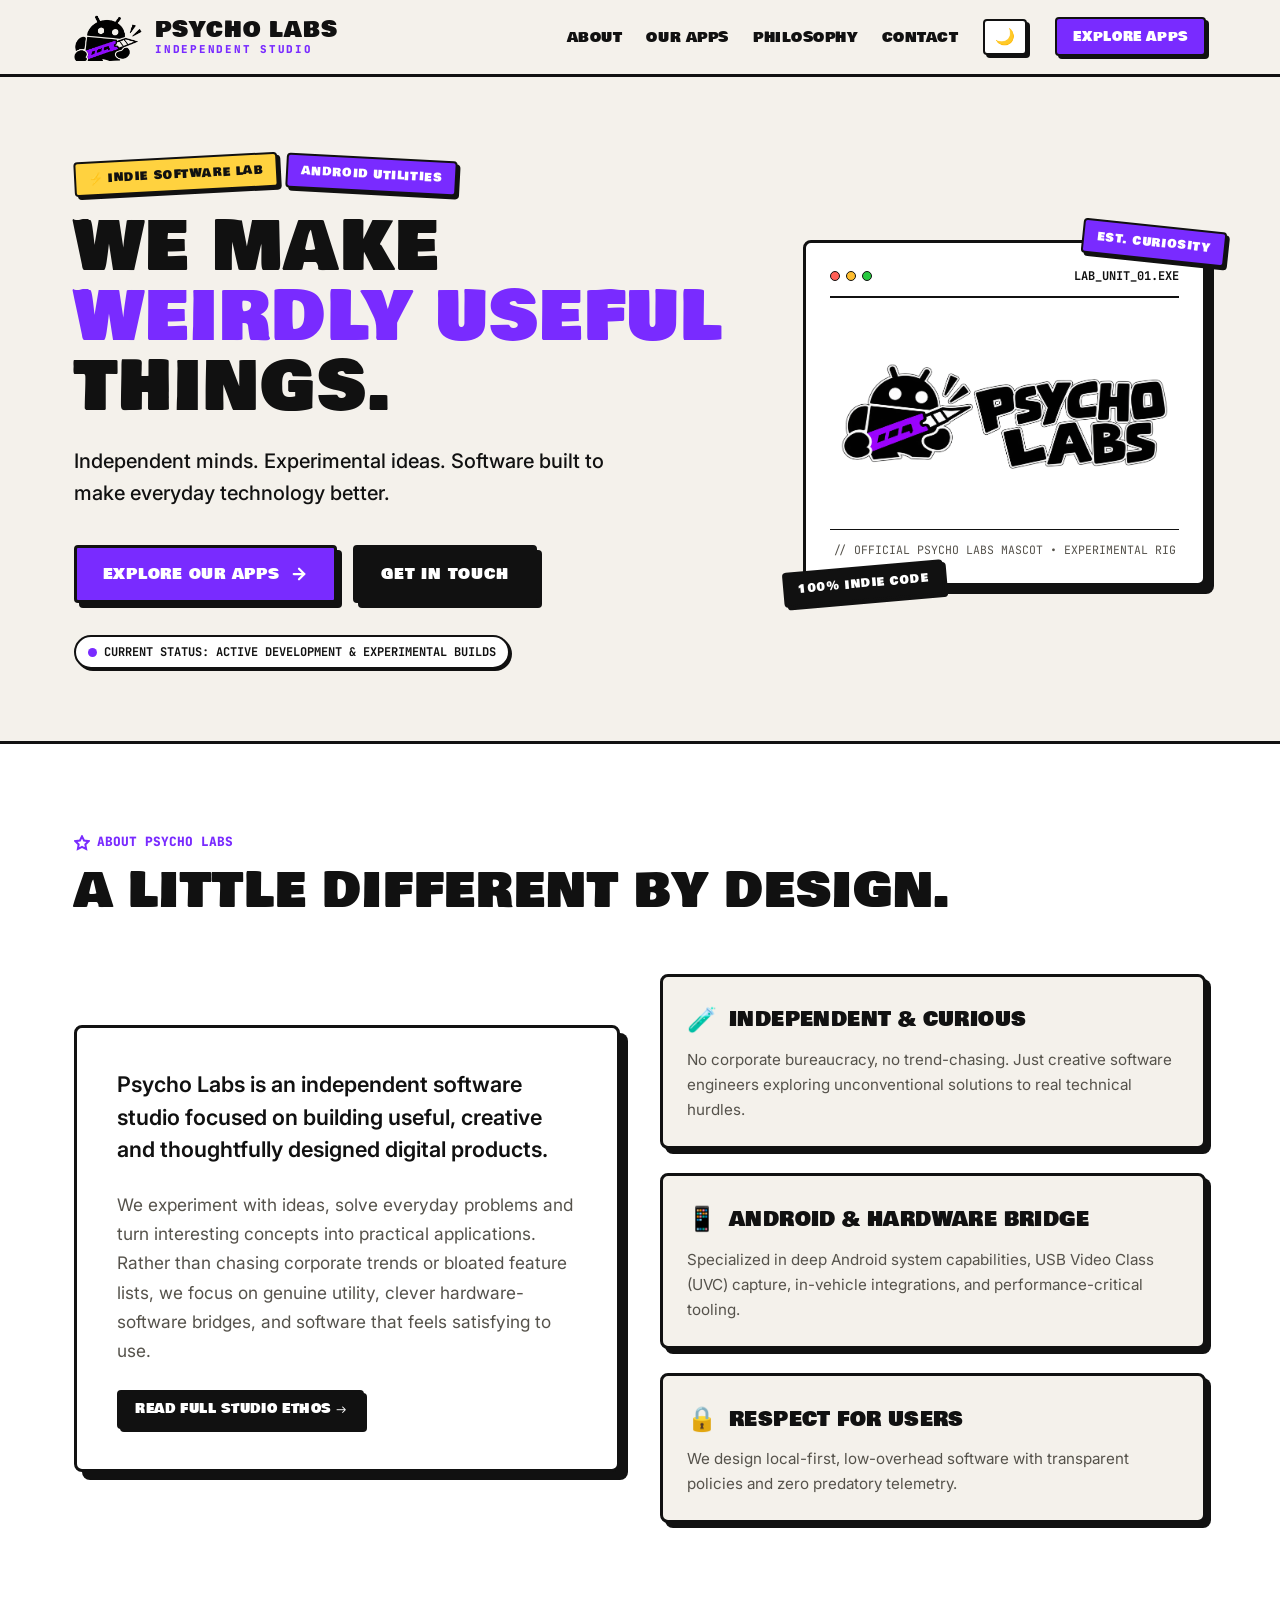
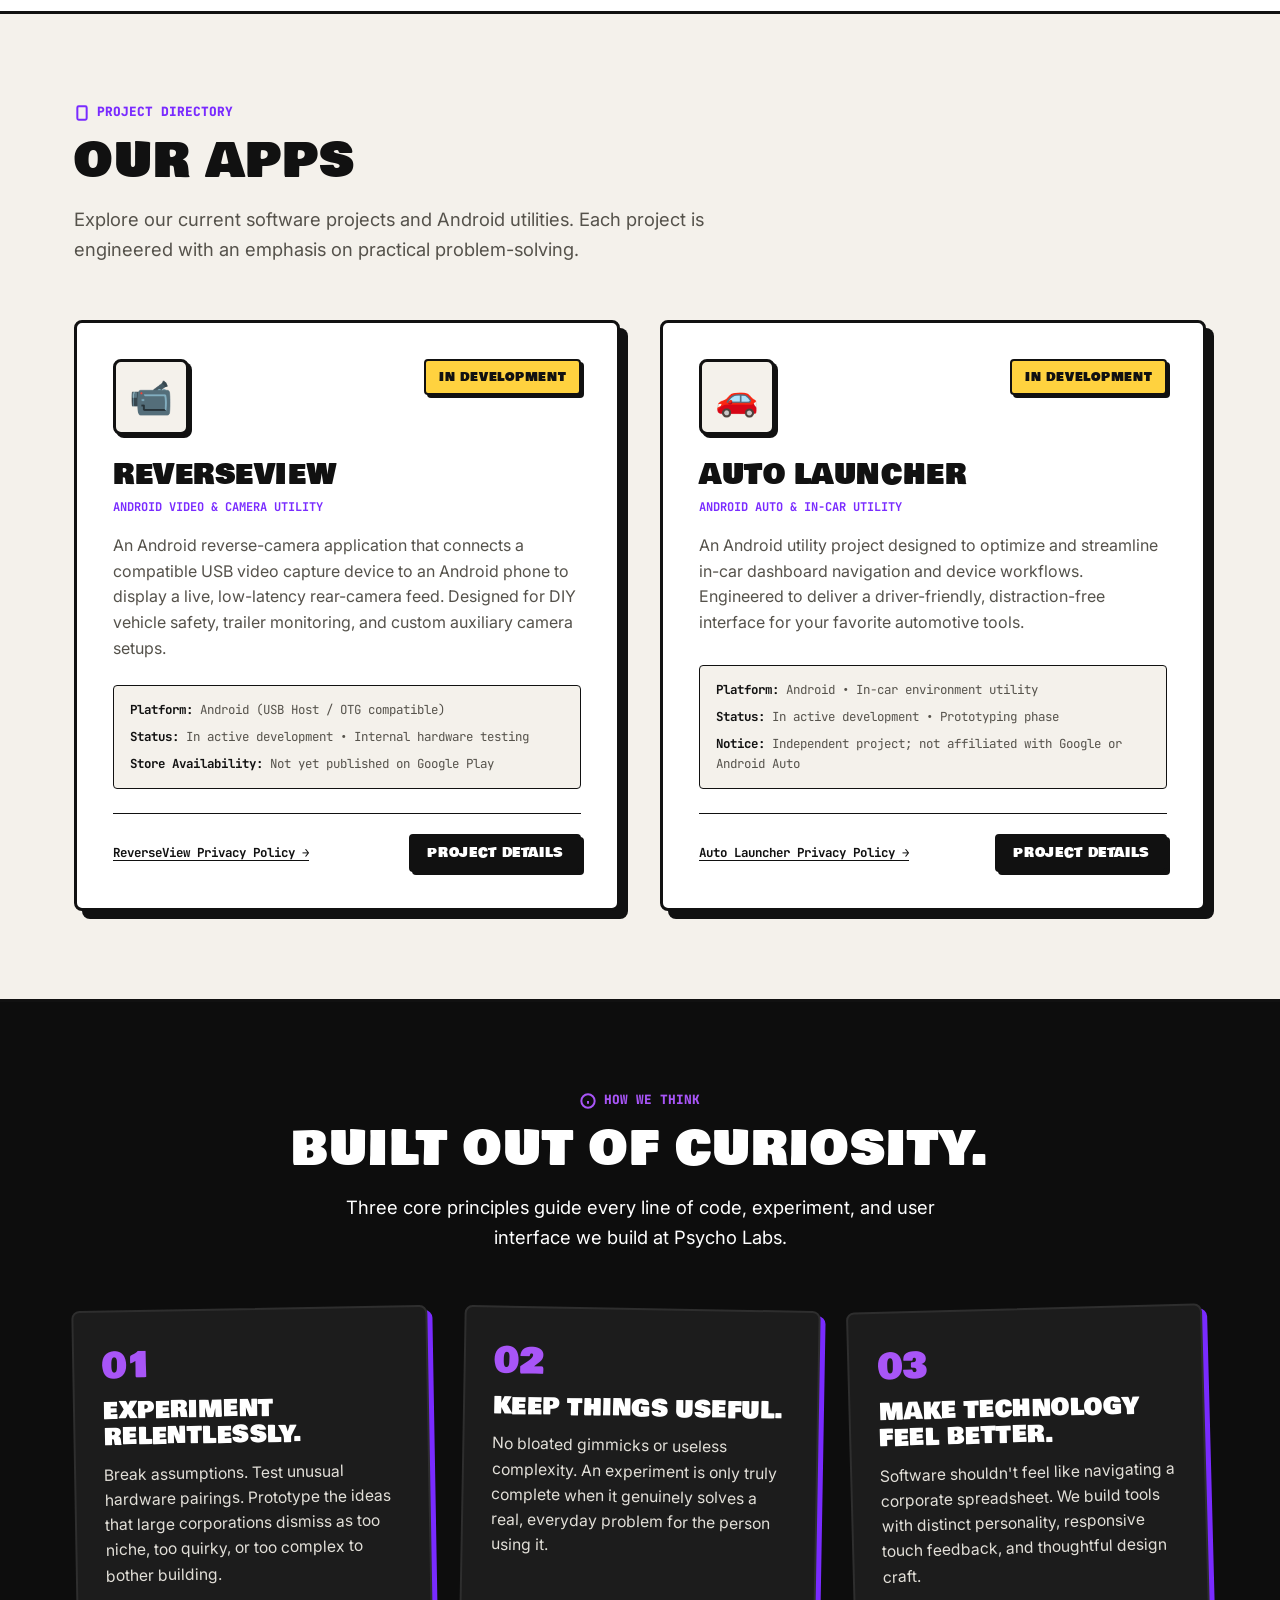
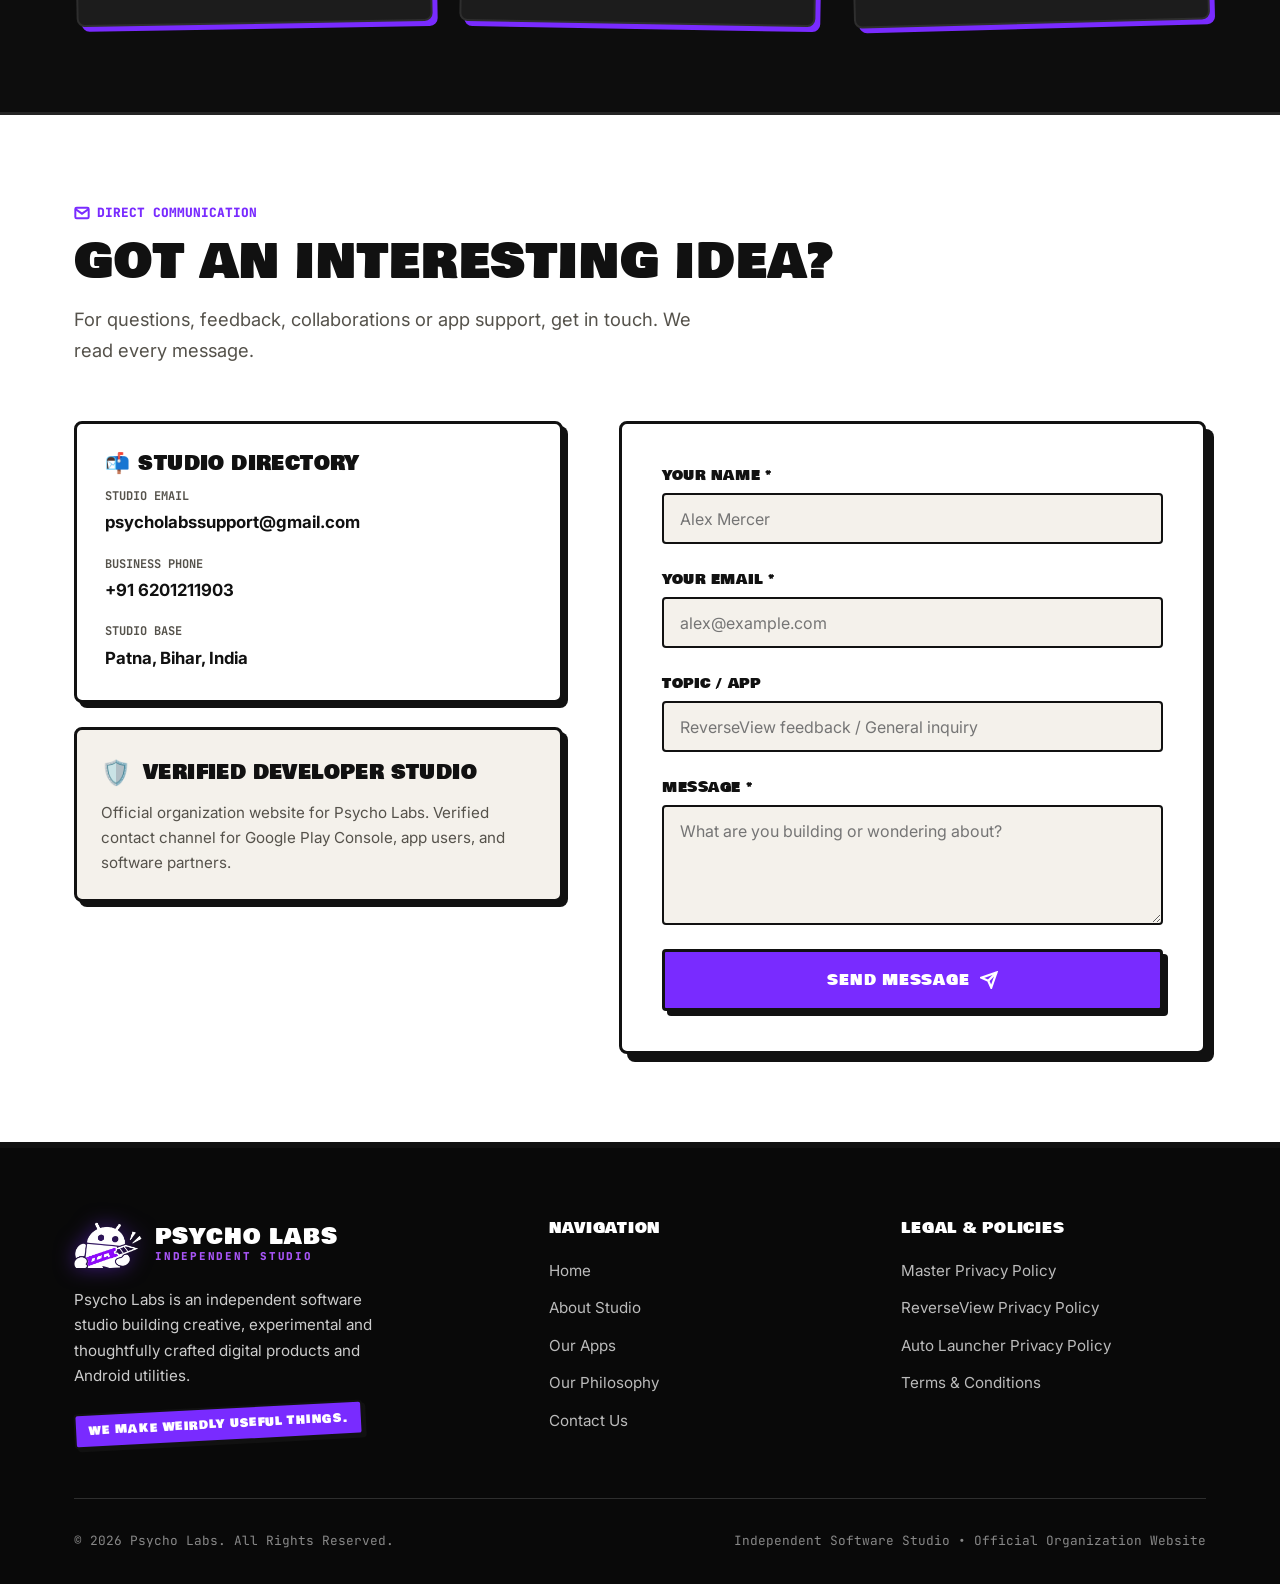
==== commit 3685f0a7: "Configure domain, Google Search Console tag, and finalized legal policies" ====
--- a/index.html
+++ b/index.html
@@ -14,8 +14,8 @@
   <meta property="og:description" content="Independent software and Android app development studio. Experimental ideas, practical applications.">
   <meta property="og:image" content="assets/images/header-mascot.png">
 
-  <!-- Google Search Console Verification Placeholder -->
-  <meta name="google-site-verification" content="[INSERT_GOOGLE_SEARCH_CONSOLE_VERIFICATION_TOKEN]">
+  <!-- Google Search Console Verification -->
+  <meta name="google-site-verification" content="e3rhK58hmfslusq92KugulrWGEbOZoYFFjjdilhbJd0" />
 
   <!-- Favicons -->
   <link rel="icon" type="image/png" sizes="32x32" href="assets/icons/favicon-32.png">
@@ -396,7 +396,7 @@
               <div class="contact-item">
                 <span class="contact-label">Studio Email</span>
                 <span class="contact-value">
-                  <a href="mailto:[INSERT_YOUR_EMAIL, e.g., hello@psycholabs.dev]" data-config="email">[INSERT_YOUR_EMAIL, e.g., hello@psycholabs.dev]</a>
+                  <a href="mailto:psycholabssupport@gmail.com" data-config="email">psycholabssupport@gmail.com</a>
                 </span>
               </div>
 
@@ -425,7 +425,7 @@
 
           <!-- Contact Form -->
           <div class="contact-form-card">
-            <form class="contact-form-element" action="#" method="POST">
+            <form class="contact-form-element" action="https://formspree.io/f/moeerlqd" method="POST">
               
               <div class="form-group">
                 <label for="c-name" class="form-label">Your Name *</label>
--- a/assets/css/styles.css
+++ b/assets/css/styles.css
@@ -1186,12 +1186,25 @@
   font-family: var(--font-mono);
   font-size: 0.88rem;
   color: #1B5E20;
+  line-height: 1.6;
 }
 
 [data-theme="dark"] .form-feedback-message {
   background: #112915;
   border-color: #388E3C;
   color: #A5D6A7;
+}
+
+.form-feedback-message.error {
+  background: #FFEBEE;
+  border-color: #C62828;
+  color: #B71C1C;
+}
+
+[data-theme="dark"] .form-feedback-message.error {
+  background: #2C1214;
+  border-color: #EF5350;
+  color: #FFCDD2;
 }
 
 /* --------------------------------------------------------------------------
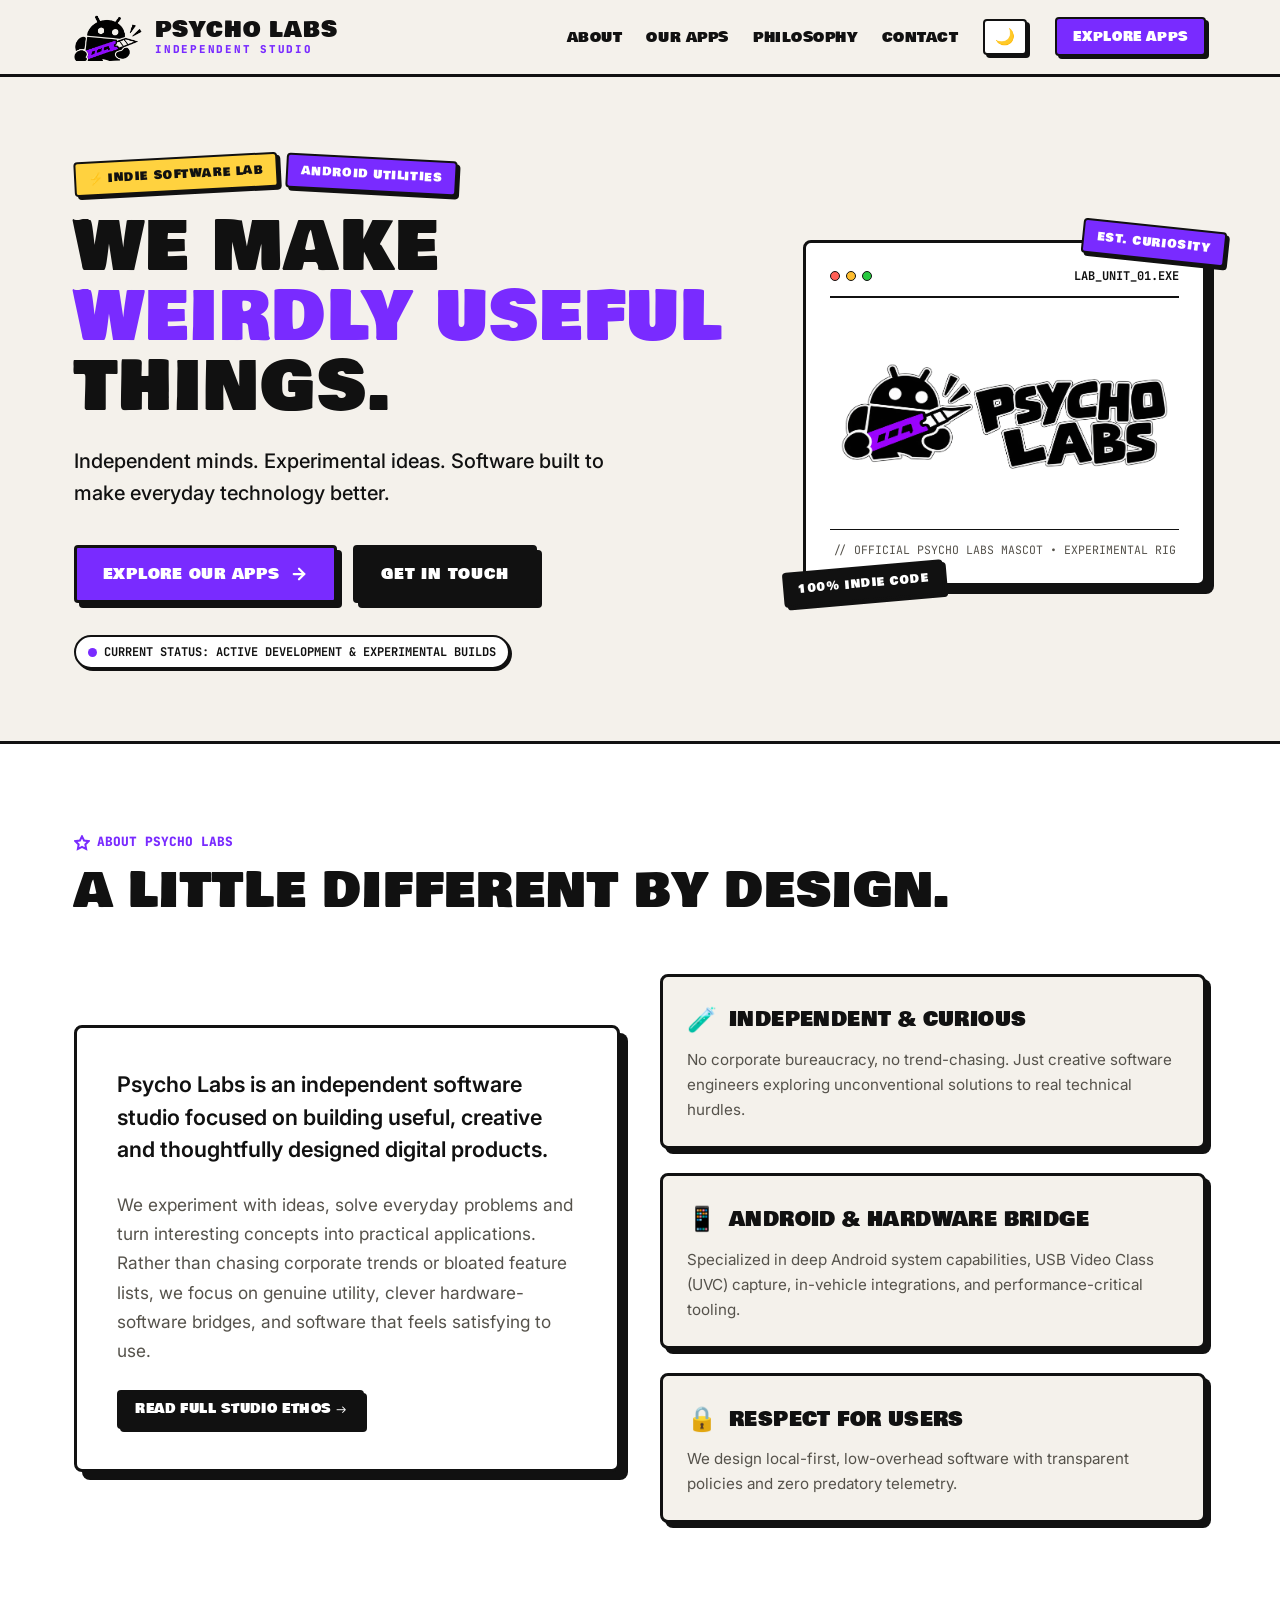
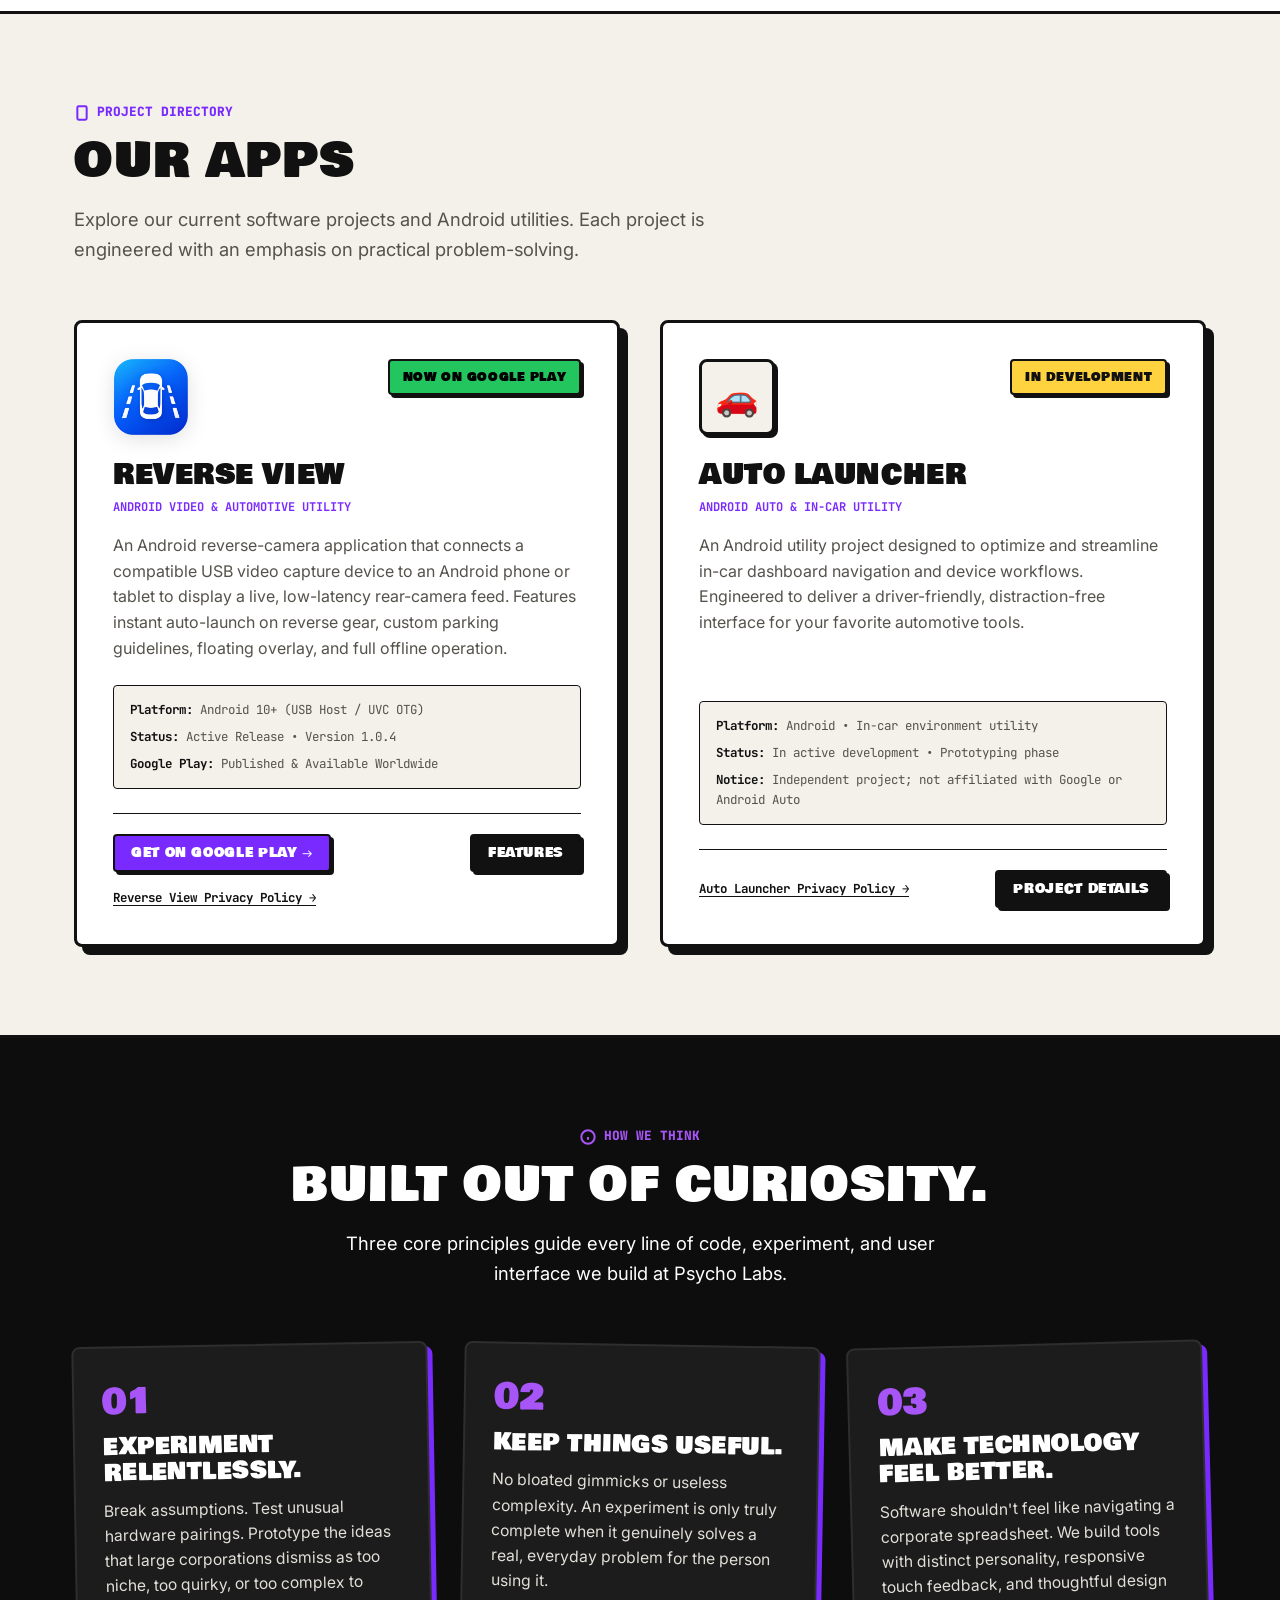
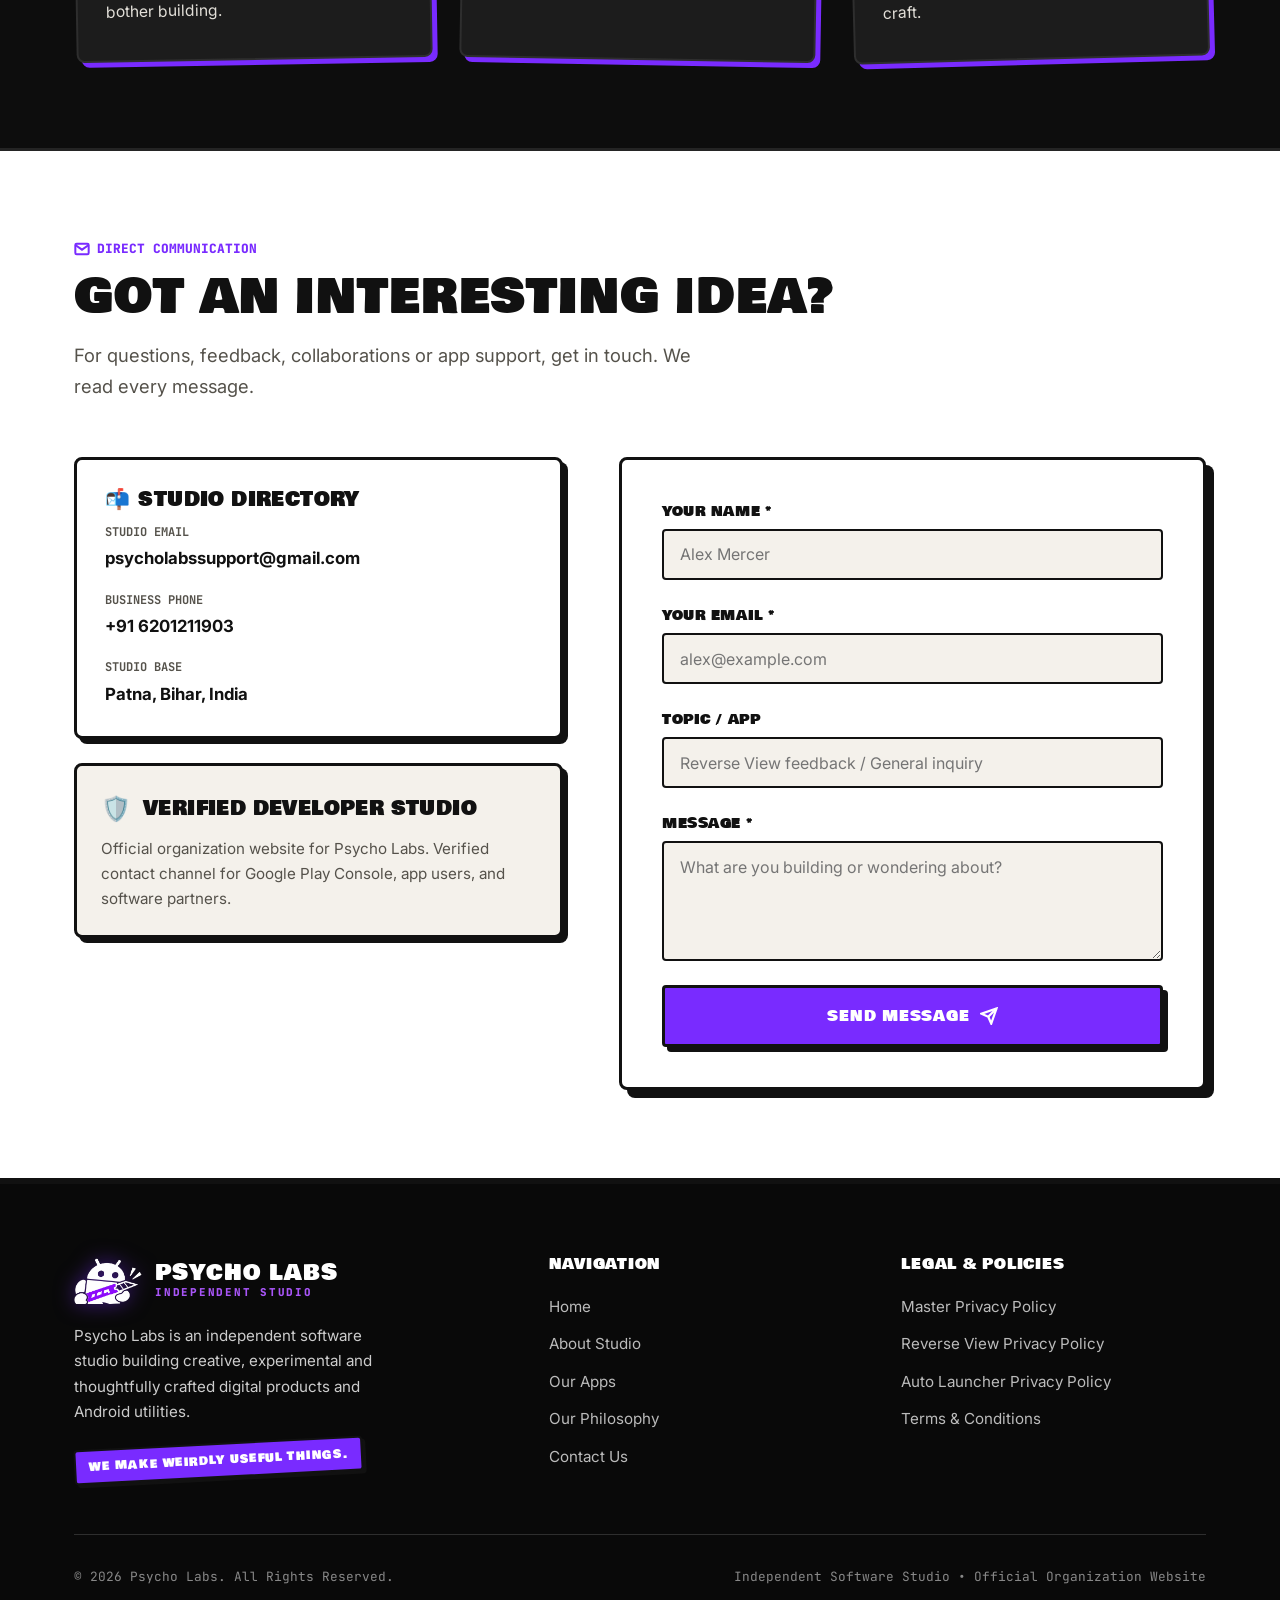
==== commit 41657fbe: "Update site: Reverse View launch, legal policies, and clean icon styling" ====
--- a/index.html
+++ b/index.html
@@ -5,7 +5,7 @@
   <meta name="viewport" content="width=device-width, initial-scale=1.0">
   <title>Psycho Labs — Independent Software &amp; Android App Studio</title>
   <meta name="description" content="Psycho Labs is an independent software studio building useful, creative and experimental digital products and Android utilities.">
-  <meta name="keywords" content="Psycho Labs, independent software studio, Android apps, ReverseView, Auto Launcher, mobile software, utilities">
+  <meta name="keywords" content="Psycho Labs, independent software studio, Android apps, Reverse View, Auto Launcher, mobile software, utilities">
   <meta name="author" content="Psycho Labs">
 
   <!-- Open Graph / Meta for Social & Google Verification -->
@@ -257,31 +257,30 @@
 
         <div class="apps-grid">
           
-          <!-- App 1: ReverseView -->
+          <!-- App 1: Reverse View -->
           <article class="app-card" id="reverseview">
             <div class="app-card-top">
-              <div class="app-illustration-placeholder" aria-hidden="true">
-                📹
-              </div>
-              <span class="sticker yellow">IN DEVELOPMENT</span>
-            </div>
-
-            <h3 class="app-card-title">ReverseView</h3>
-            <span class="app-category-tag">Android Video &amp; Camera Utility</span>
+              <img src="assets/apps/reverseview.png" alt="Reverse View App Icon" class="app-card-icon">
+              <span class="sticker green">NOW ON GOOGLE PLAY</span>
+            </div>
+
+            <h3 class="app-card-title">Reverse View</h3>
+            <span class="app-category-tag">Android Video &amp; Automotive Utility</span>
 
             <p class="app-card-desc">
-              An Android reverse-camera application that connects a compatible USB video capture device to an Android phone to display a live, low-latency rear-camera feed. Designed for DIY vehicle safety, trailer monitoring, and custom auxiliary camera setups.
+              An Android reverse-camera application that connects a compatible USB video capture device to an Android phone or tablet to display a live, low-latency rear-camera feed. Features instant auto-launch on reverse gear, custom parking guidelines, floating overlay, and full offline operation.
             </p>
 
             <div class="app-meta-specs">
-              <div class="spec-line"><strong>Platform:</strong> Android (USB Host / OTG compatible)</div>
-              <div class="spec-line"><strong>Status:</strong> In active development &bull; Internal hardware testing</div>
-              <div class="spec-line"><strong>Store Availability:</strong> Not yet published on Google Play</div>
-            </div>
-
-            <div class="app-card-footer">
-              <a href="privacy-reverseview.html" class="policy-link">ReverseView Privacy Policy &rarr;</a>
-              <a href="apps.html#reverseview" class="btn btn-sm btn-secondary">Project Details</a>
+              <div class="spec-line"><strong>Platform:</strong> Android 10+ (USB Host / UVC OTG)</div>
+              <div class="spec-line"><strong>Status:</strong> Active Release &bull; Version 1.0.4</div>
+              <div class="spec-line"><strong>Google Play:</strong> Published &amp; Available Worldwide</div>
+            </div>
+
+            <div class="app-card-footer" style="flex-wrap: wrap; gap: 0.75rem;">
+              <a href="https://play.google.com/store/apps/details?id=com.psycholabs.reverseview" target="_blank" rel="noopener noreferrer" class="btn btn-sm btn-primary">Get on Google Play &rarr;</a>
+              <a href="apps.html#reverseview" class="btn btn-sm btn-secondary">Features</a>
+              <a href="privacy-reverseview.html" class="policy-link" style="width: 100%; margin-top: 0.25rem;">Reverse View Privacy Policy &rarr;</a>
             </div>
           </article>
 
@@ -439,7 +438,7 @@
 
               <div class="form-group">
                 <label for="c-subject" class="form-label">Topic / App</label>
-                <input type="text" id="c-subject" name="subject" placeholder="ReverseView feedback / General inquiry" class="form-input">
+                <input type="text" id="c-subject" name="subject" placeholder="Reverse View feedback / General inquiry" class="form-input">
               </div>
 
               <div class="form-group">
@@ -502,7 +501,7 @@
           <h4 class="footer-heading">Legal &amp; Policies</h4>
           <ul class="footer-links">
             <li><a href="privacy.html">Master Privacy Policy</a></li>
-            <li><a href="privacy-reverseview.html">ReverseView Privacy Policy</a></li>
+            <li><a href="privacy-reverseview.html">Reverse View Privacy Policy</a></li>
             <li><a href="privacy-autolauncher.html">Auto Launcher Privacy Policy</a></li>
             <li><a href="terms.html">Terms &amp; Conditions</a></li>
           </ul>
--- a/assets/css/styles.css
+++ b/assets/css/styles.css
@@ -221,6 +221,12 @@
   border-color: var(--theme-border) !important;
 }
 
+.sticker.green {
+  background: #22C55E !important;
+  color: #000000 !important;
+  border-color: var(--theme-border) !important;
+}
+
 .sticker.black {
   background: var(--c-black) !important;
   color: var(--c-white) !important;
@@ -927,6 +933,24 @@
   transition: var(--transition-theme);
 }
 
+.app-card-icon {
+  width: 76px;
+  height: 76px;
+  border-radius: 18px;
+  border: none;
+  box-shadow: none;
+  filter: drop-shadow(0 4px 10px rgba(0, 0, 0, 0.12));
+  object-fit: contain;
+  background: transparent;
+  display: block;
+  transition: transform var(--transition-bounce), filter var(--transition-fast);
+}
+
+.app-card-icon:hover {
+  transform: translateY(-2px);
+  filter: drop-shadow(0 6px 16px rgba(0, 0, 0, 0.2));
+}
+
 .app-card-title {
   font-size: 1.75rem;
   font-weight: 400;
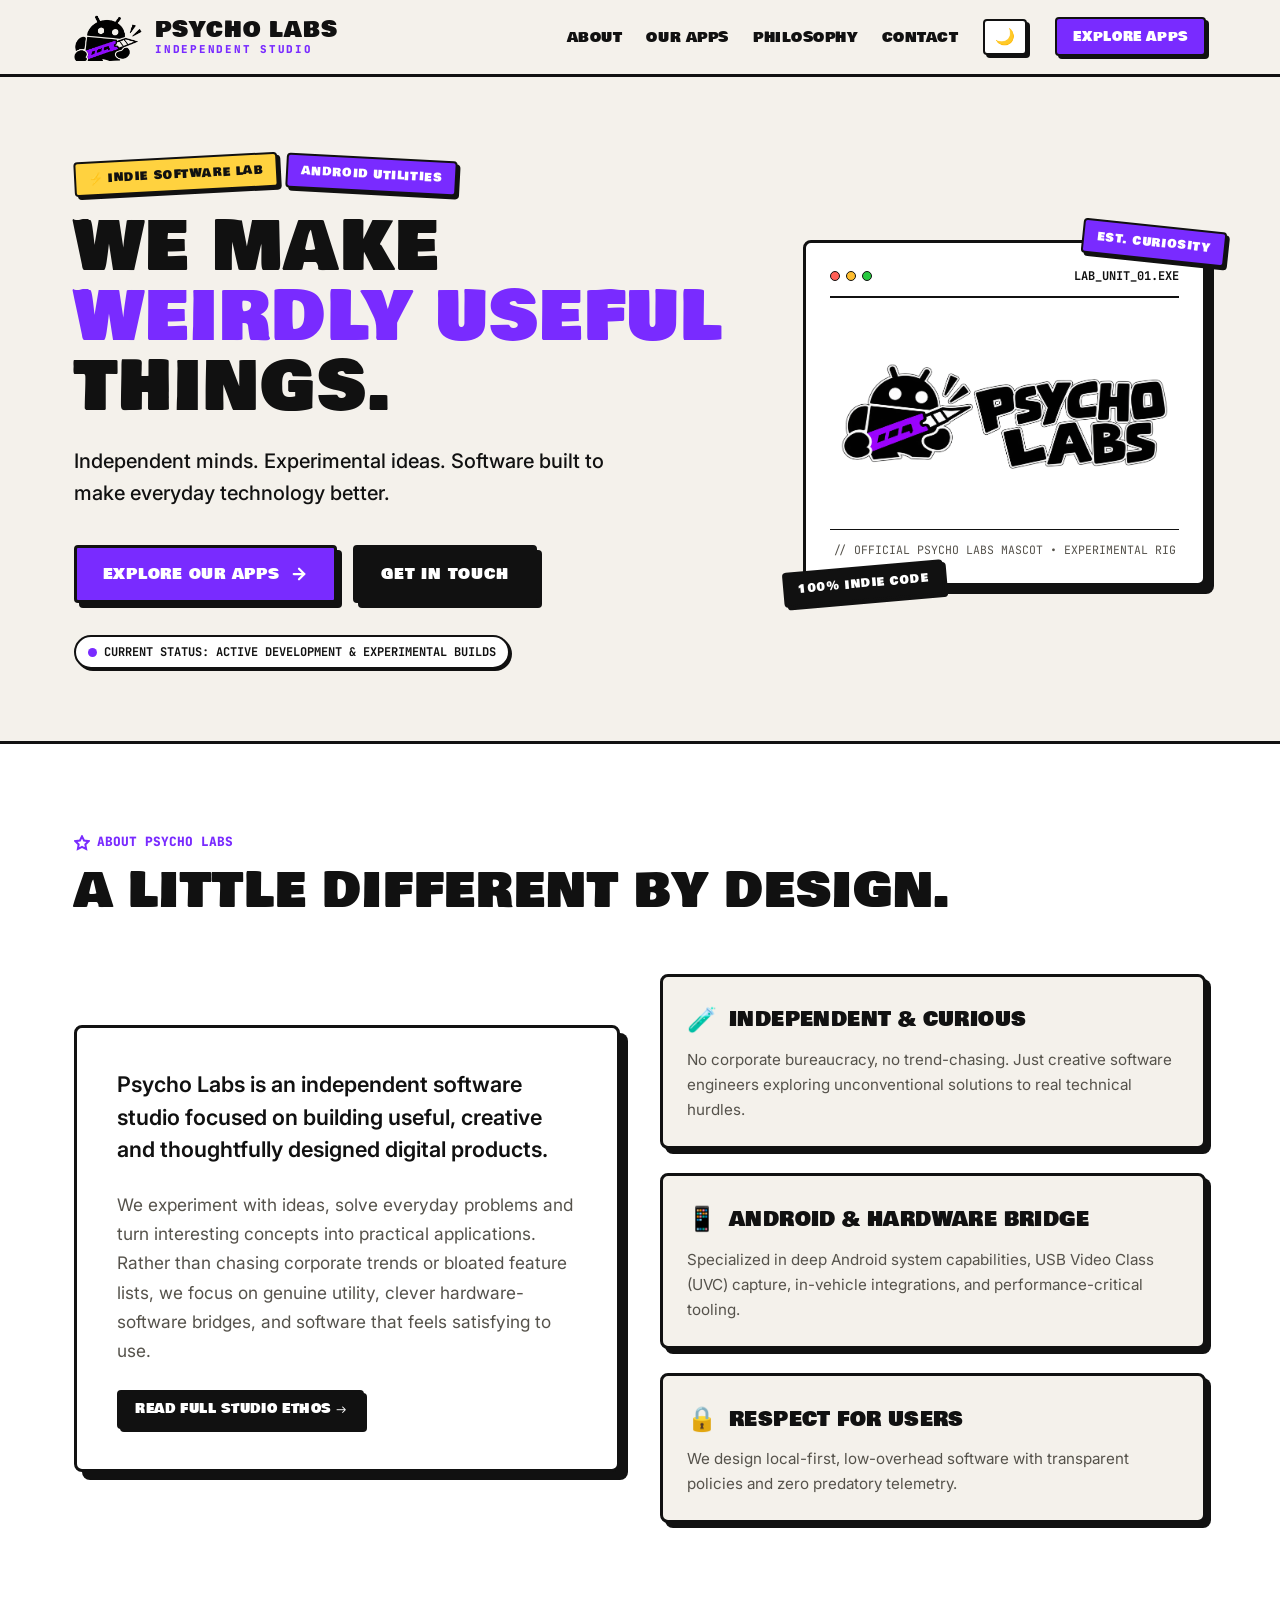
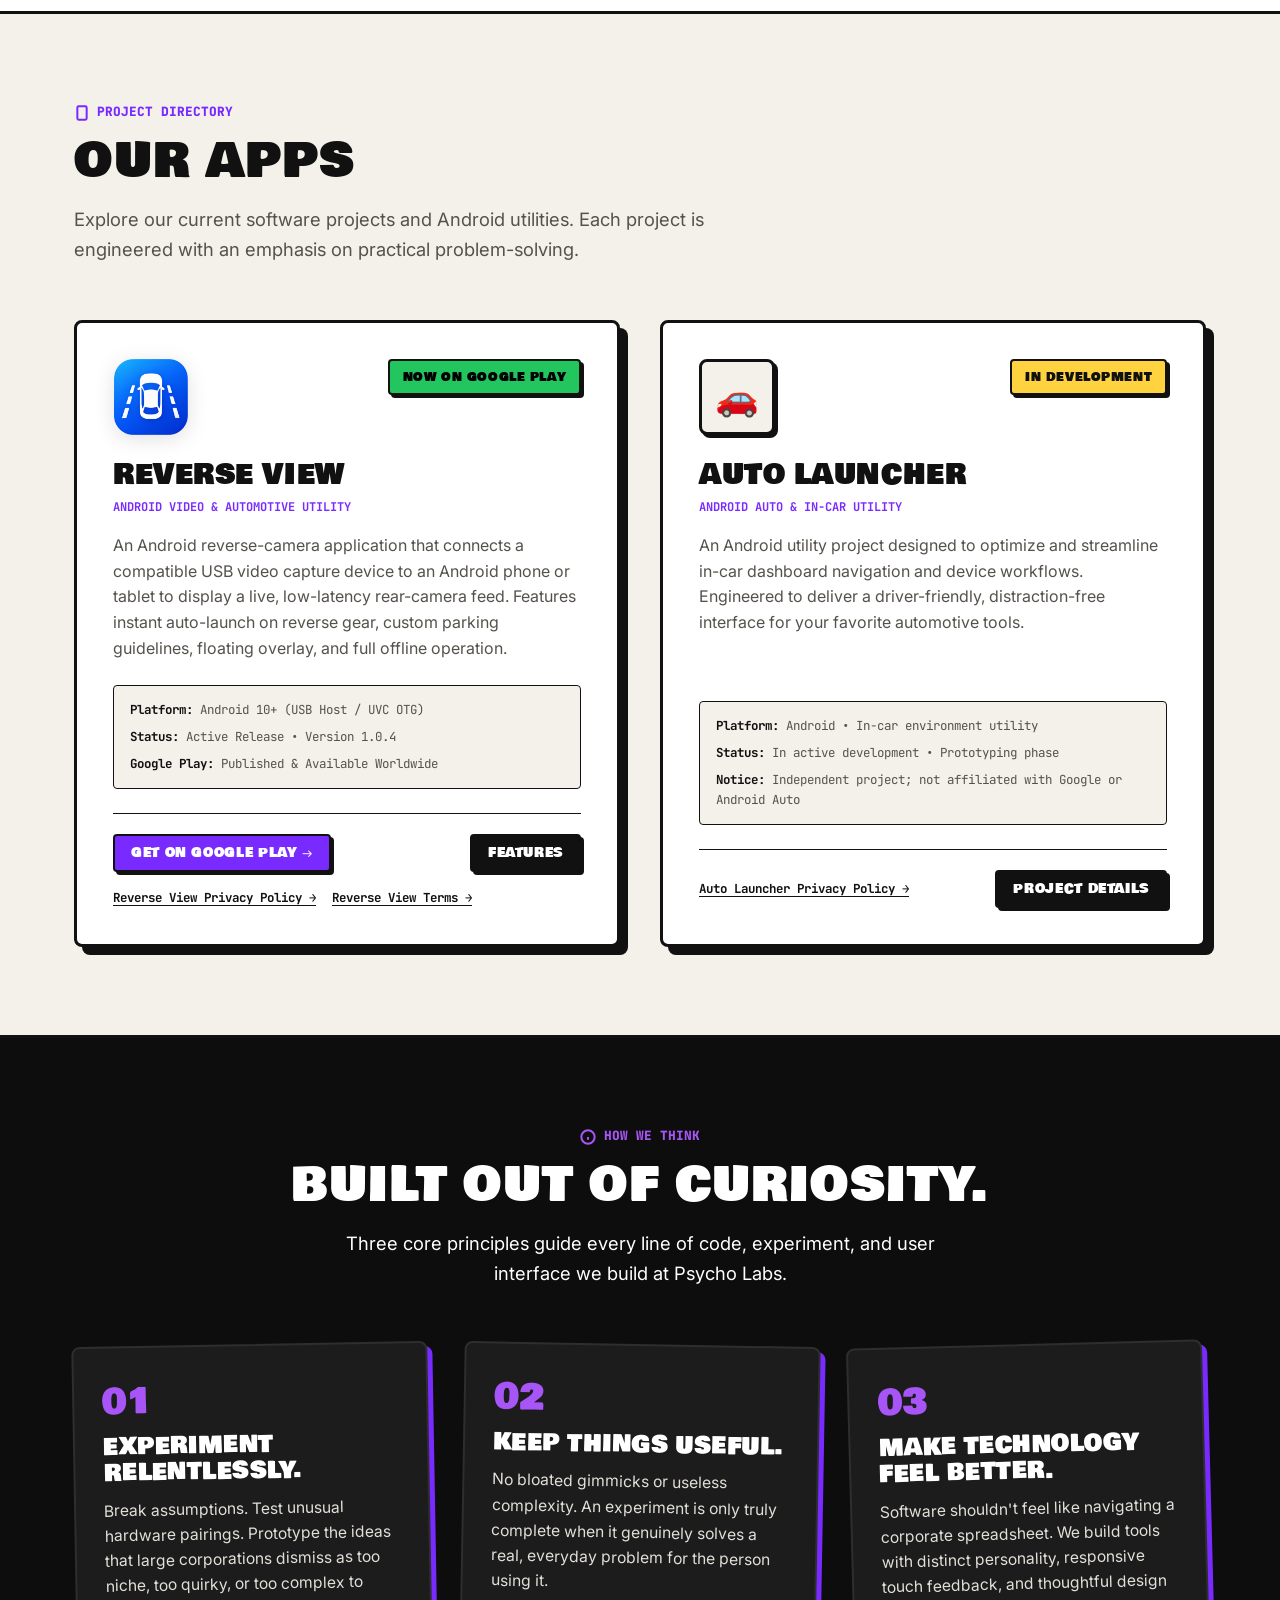
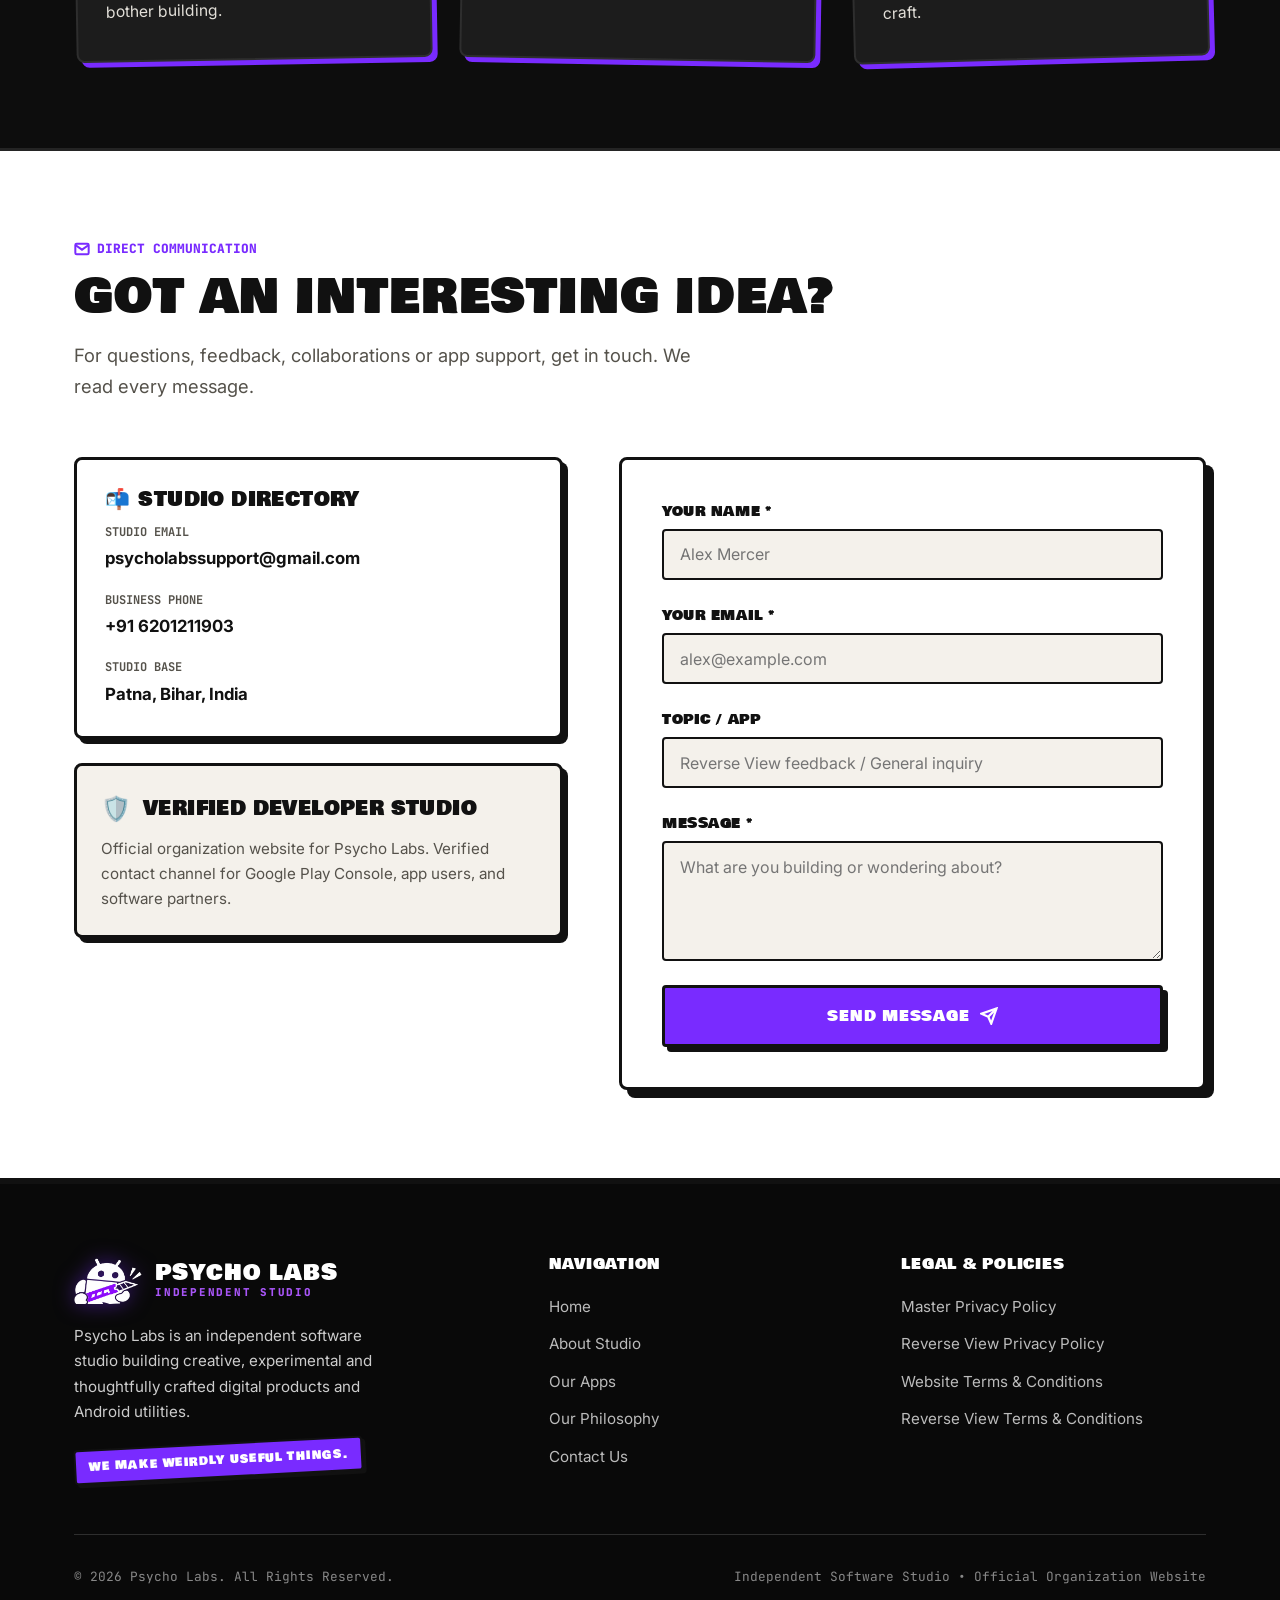
==== commit 2d597ec4: "Separate website terms and conditions from Reverse View app terms" ====
--- a/index.html
+++ b/index.html
@@ -280,7 +280,10 @@
             <div class="app-card-footer" style="flex-wrap: wrap; gap: 0.75rem;">
               <a href="https://play.google.com/store/apps/details?id=com.psycholabs.reverseview" target="_blank" rel="noopener noreferrer" class="btn btn-sm btn-primary">Get on Google Play &rarr;</a>
               <a href="apps.html#reverseview" class="btn btn-sm btn-secondary">Features</a>
-              <a href="privacy-reverseview.html" class="policy-link" style="width: 100%; margin-top: 0.25rem;">Reverse View Privacy Policy &rarr;</a>
+              <div style="width: 100%; display: flex; gap: 1rem; flex-wrap: wrap; margin-top: 0.25rem;">
+                <a href="privacy-reverseview.html" class="policy-link">Reverse View Privacy Policy &rarr;</a>
+                <a href="terms-reverseview.html" class="policy-link">Reverse View Terms &rarr;</a>
+              </div>
             </div>
           </article>
 
@@ -502,8 +505,8 @@
           <ul class="footer-links">
             <li><a href="privacy.html">Master Privacy Policy</a></li>
             <li><a href="privacy-reverseview.html">Reverse View Privacy Policy</a></li>
-            <li><a href="privacy-autolauncher.html">Auto Launcher Privacy Policy</a></li>
-            <li><a href="terms.html">Terms &amp; Conditions</a></li>
+            <li><a href="terms.html">Website Terms &amp; Conditions</a></li>
+            <li><a href="terms-reverseview.html">Reverse View Terms &amp; Conditions</a></li>
           </ul>
         </div>
 
